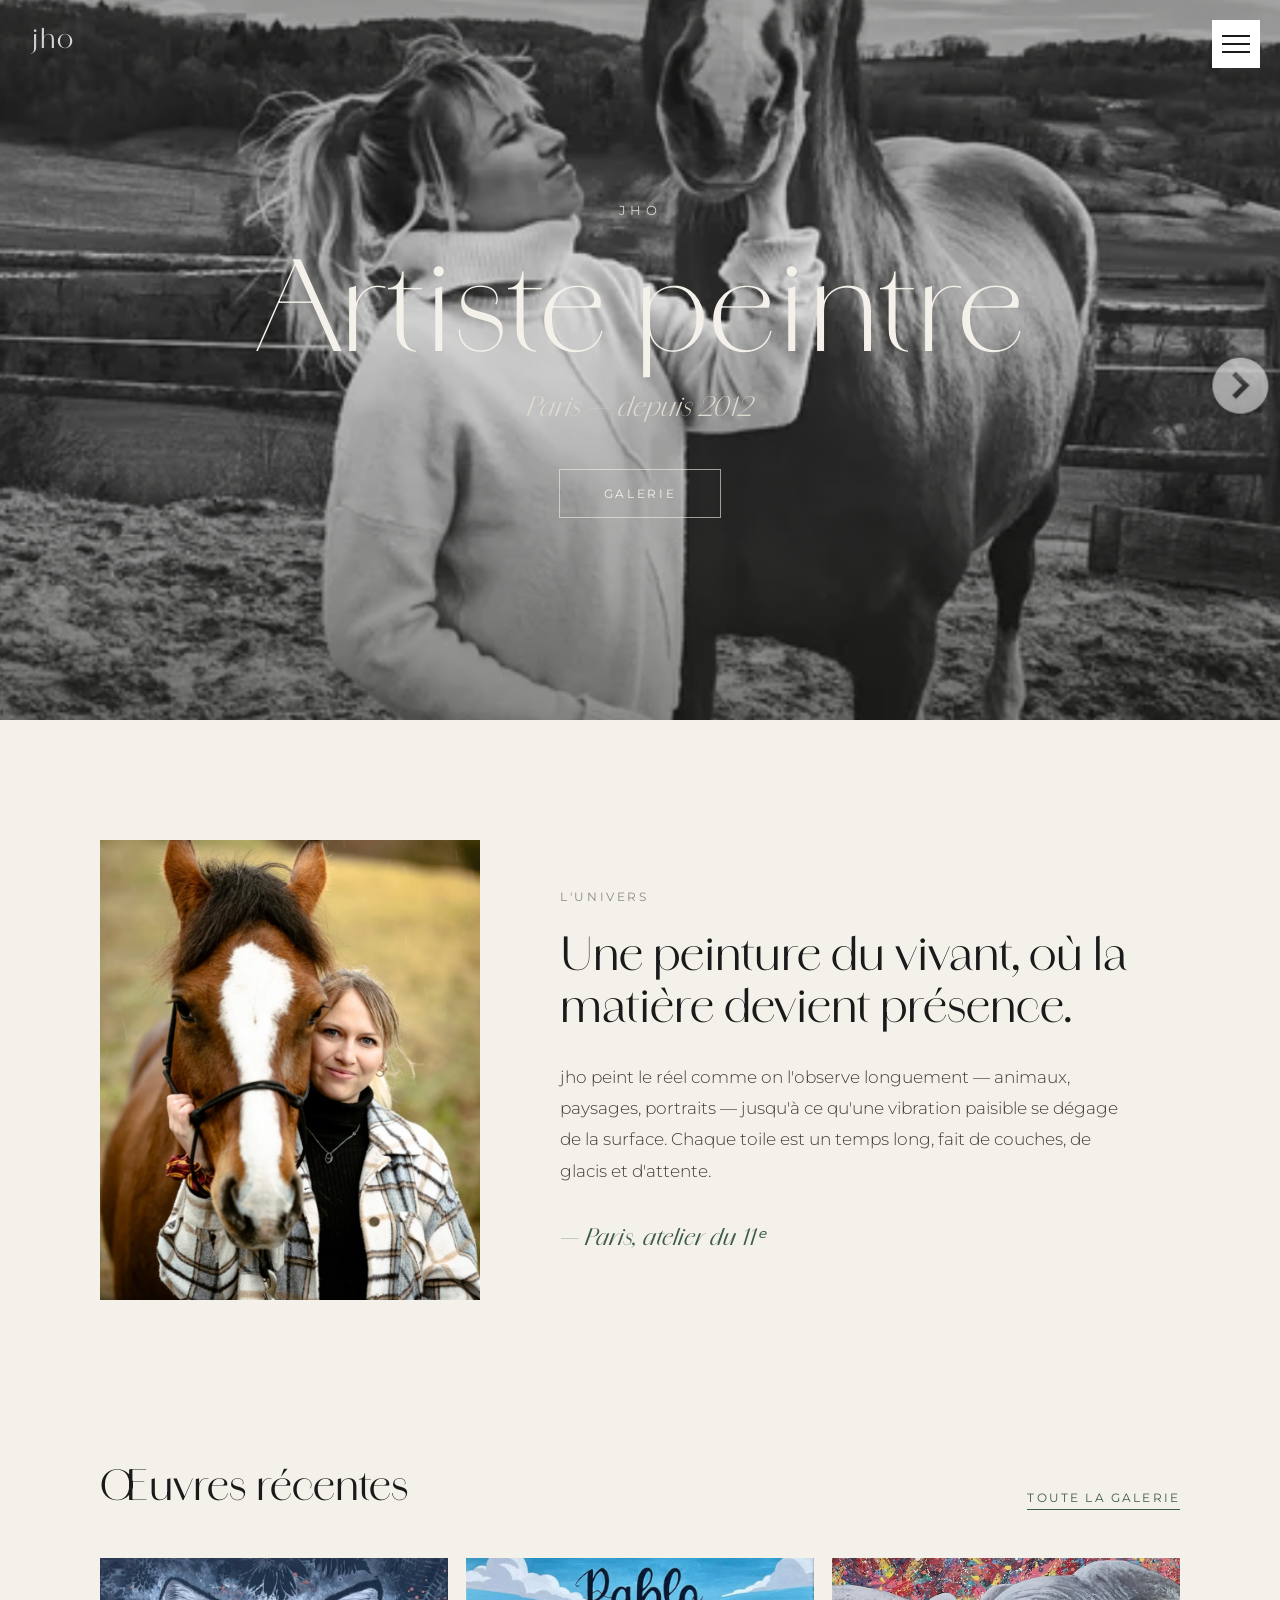
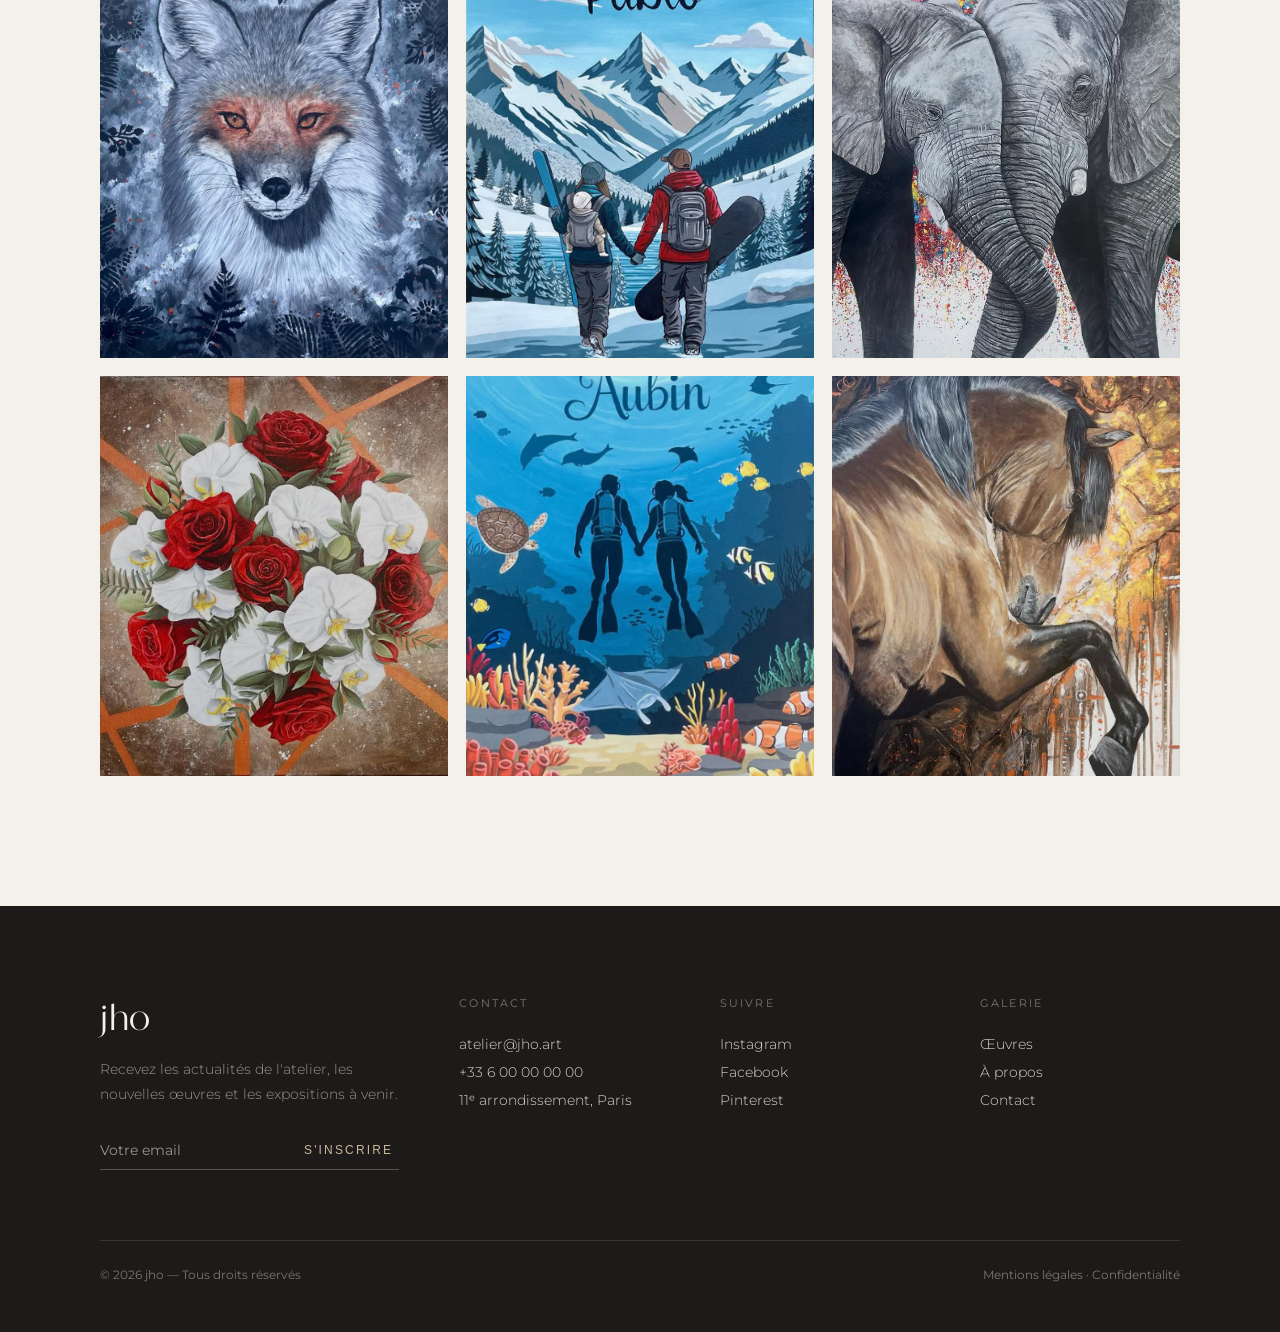
==== index.html @ 5ca0916a "Hero : vidéo 02 en boucle + effet ink-reveal au chargement" ====
<!DOCTYPE html>
<html lang="fr">
<head>
<meta charset="utf-8">
<meta name="viewport" content="width=device-width, initial-scale=1">
<title>jho — Artiste peintre, Paris</title>
<meta name="description" content="Portfolio de jho, artiste peintre parisienne. Œuvres figuratives et travail de la matière depuis 2012.">
<link rel="preconnect" href="https://fonts.googleapis.com">
<link rel="preconnect" href="https://fonts.gstatic.com" crossorigin>
<link href="https://fonts.googleapis.com/css2?family=Cormorant+Garamond:ital,wght@0,300;0,400;0,500;0,600;1,300;1,400&family=Montserrat:wght@300;400;500;600&display=swap" rel="stylesheet">
<link rel="stylesheet" href="assets/css/style.css">
<script src="assets/js/components.js" defer></script>
<script src="assets/js/works.js" defer></script>
</head>
<body>

<jho-header active="accueil"></jho-header>

<section class="hero">
  <video src="assets/img/video-02.mp4" autoplay loop muted playsinline poster="assets/img/hero.png"></video>
  <div class="veil"></div>
  <div class="ink-reveal" aria-hidden="true">
    <svg viewBox="0 0 200 200" preserveAspectRatio="xMidYMid slice">
      <path d="M100,12 C140,8 178,32 188,72 C198,108 178,140 168,158 C156,178 132,192 100,190 C66,188 36,170 22,142 C8,114 6,84 14,56 C24,28 60,16 100,12 Z M44,44 C36,60 34,82 42,100 C50,118 70,128 88,130 C70,148 50,160 32,156 C18,140 14,108 22,82 C28,62 34,52 44,44 Z M150,30 C168,42 178,62 174,84 C170,104 154,118 138,124 C156,118 168,108 174,94 C180,80 178,62 168,46 C162,38 156,32 150,30 Z" />
    </svg>
  </div>
  <div class="content">
    <div class="eyebrow">jho</div>
    <h1>Artiste peintre</h1>
    <div class="sub">Paris — depuis 2012</div>
    <a href="galerie.html" class="cta">Galerie</a>
  </div>
</section>

<section class="intro">
  <div class="portrait">
    <img src="assets/img/jho-cheval.png" alt="jho à l'atelier">
  </div>
  <div>
    <div class="eyebrow-muted">L'univers</div>
    <h2>Une peinture du vivant, où la matière devient présence.</h2>
    <p>jho peint le réel comme on l'observe longuement — animaux, paysages, portraits — jusqu'à ce qu'une vibration paisible se dégage de la surface. Chaque toile est un temps long, fait de couches, de glacis et d'attente.</p>
    <div class="signature">— Paris, atelier du 11ᵉ</div>
  </div>
</section>

<section class="works">
  <div class="works-head">
    <h2>Œuvres récentes</h2>
    <a href="galerie.html" class="link">Toute la galerie</a>
  </div>
  <div class="works-grid" data-grid="featured"></div>
</section>

<jho-footer></jho-footer>

<script>
  document.addEventListener('DOMContentLoaded', function () {
    JHO.renderGrid('[data-grid="featured"]', { featuredOnly: true, size: 'tall' });
  });
</script>
</body>
</html>
---- assets/css/style.css ----
@font-face { font-family:'Amandine'; src:url('../fonts/Amandine-Light.otf') format('opentype'); font-weight:300; font-style:normal; font-display:swap; }
@font-face { font-family:'Amandine'; src:url('../fonts/Amandine-LightItalic.otf') format('opentype'); font-weight:300; font-style:italic; font-display:swap; }
@font-face { font-family:'Amandine'; src:url('../fonts/Amandine-Regular.otf') format('opentype'); font-weight:400; font-style:normal; font-display:swap; }
@font-face { font-family:'Amandine'; src:url('../fonts/Amandine-Italic.otf') format('opentype'); font-weight:400; font-style:italic; font-display:swap; }

:root {
  --bg: #f4f1ea;
  --bg-white: #ffffff;
  --ink: #1a1a1a;
  --ink-soft: #403d37;
  --muted: #8a8a82;
  --muted-2: #6b675f;
  --line: #ece9e2;
  --line-2: #e2ded4;
  --line-3: #d8d3c8;
  --line-4: #cfc9bd;
  --green: #3d5a4c;
  --dark: #1c1b19;
  --dark-soft: #d8d3c8;
  --dark-muted: #9a958b;
  --dark-muted-2: #7a766d;
  --beige-deep: #c9b79c;
  --serif: 'Amandine', 'Cormorant Garamond', serif;
  --sans: 'Montserrat', sans-serif;
}

* { box-sizing: border-box; }
html, body { margin: 0; }
body {
  background: var(--bg);
  color: var(--ink);
  font-family: var(--sans);
  overflow-x: hidden;
}
img { max-width: 100%; display: block; }

/* ===== Header (slide-in, inspired by 21st.dev) ===== */
.brand-mark {
  position: fixed;
  top: 22px;
  left: 32px;
  z-index: 60;
  font-family: var(--serif);
  font-size: 26px;
  font-weight: 500;
  letter-spacing: .04em;
  color: #ffffff;
  text-decoration: none;
  mix-blend-mode: difference;
}
.menu-toggle {
  position: fixed;
  top: 20px;
  right: 20px;
  z-index: 60;
  width: 48px;
  height: 48px;
  background: var(--bg-white);
  border: none;
  padding: 0;
  cursor: pointer;
  display: flex;
  align-items: center;
  justify-content: center;
}
.menu-toggle .bars {
  position: relative;
  width: 28px;
  height: 18px;
}
.menu-toggle .bars span {
  position: absolute;
  left: 0;
  width: 28px;
  height: 2px;
  background: var(--ink);
  transition: transform .35s cubic-bezier(.76,0,.24,1), opacity .25s ease;
}
.menu-toggle .bars span:nth-child(1) { top: 0; }
.menu-toggle .bars span:nth-child(2) { top: 8px; }
.menu-toggle .bars span:nth-child(3) { top: 16px; }
.menu-toggle.active .bars span:nth-child(1) { transform: translateY(8px) rotate(45deg); }
.menu-toggle.active .bars span:nth-child(2) { opacity: 0; }
.menu-toggle.active .bars span:nth-child(3) { transform: translateY(-8px) rotate(-45deg); }

.menu-panel {
  position: fixed;
  top: 0;
  right: 0;
  height: 100dvh;
  width: 100vw;
  max-width: 640px;
  z-index: 40;
  background: var(--bg-white);
  transform: translateX(calc(100% + 100px));
  transition: transform .8s cubic-bezier(.76,0,.24,1);
  will-change: transform;
}
.menu-panel.open { transform: translateX(0); }

.menu-curve {
  position: absolute;
  top: 0;
  left: -99px;
  width: 100px;
  height: 100%;
  fill: var(--bg-white);
  stroke: none;
  pointer-events: none;
}

.menu-inner {
  height: 100%;
  padding-top: 88px;
  display: flex;
  flex-direction: column;
  justify-content: space-between;
}
.menu-content {
  padding: 0 80px;
}
.menu-label {
  color: var(--ink);
  border-bottom: 1px solid rgba(0,0,0,.25);
  text-transform: uppercase;
  font-size: 11px;
  letter-spacing: .22em;
  padding-bottom: 14px;
  margin-bottom: 4px;
}
.menu-nav { display: flex; flex-direction: column; }
.menu-link {
  display: flex;
  align-items: baseline;
  gap: 14px;
  padding: 28px 0;
  border-bottom: 1px solid rgba(0,0,0,.25);
  text-decoration: none;
  color: var(--ink);
  text-transform: uppercase;
  overflow: hidden;
  position: relative;
}
.menu-link .num {
  font-family: var(--serif);
  font-size: 36px;
  font-weight: 300;
  color: var(--ink);
  flex: 0 0 auto;
}
.menu-link .word {
  font-family: var(--serif);
  font-size: 38px;
  font-weight: 300;
  letter-spacing: .02em;
  color: var(--ink);
  display: inline-block;
  transition: transform .5s cubic-bezier(.76,0,.24,1), color .4s ease;
}
.menu-link:hover .word { transform: translateX(16px); color: var(--green); }
.menu-link.active .word { font-style: italic; }

.menu-footer {
  display: flex;
  justify-content: space-between;
  align-items: center;
  padding: 20px 80px 28px;
  font-size: 11px;
  letter-spacing: .22em;
  text-transform: uppercase;
  color: var(--ink);
}
.menu-footer a {
  color: var(--ink);
  text-decoration: none;
  transition: color .3s ease;
}
.menu-footer a:hover { color: var(--green); }

.menu-overlay {
  position: fixed;
  inset: 0;
  z-index: 35;
  background: rgba(20,20,18,.18);
  opacity: 0;
  pointer-events: none;
  transition: opacity .6s ease;
}
.menu-overlay.open { opacity: 1; pointer-events: auto; }

/* ===== Hero ===== */
.hero {
  position: relative;
  width: 100%;
  height: 720px;
  background: repeating-linear-gradient(45deg, #1c1c1a, #1c1c1a 13px, #232321 13px, #232321 26px);
  overflow: hidden;
}
.hero > img,
.hero > video {
  position: absolute; inset: 0;
  width: 100%; height: 100%;
  object-fit: cover;
  z-index: 0;
}
.hero .veil { z-index: 1; }
.hero .content { z-index: 3; }

/* Ink reveal — éclaboussure d'encre qui se résorbe au chargement */
.ink-reveal {
  position: absolute; inset: 0;
  z-index: 2;
  pointer-events: none;
  animation: ink-dissolve 1.8s cubic-bezier(.76, 0, .24, 1) forwards;
}
.ink-reveal svg { width: 100%; height: 100%; display: block; }
.ink-reveal path { fill: #1c1b19; }
@keyframes ink-dissolve {
  0%   { opacity: 1; transform: scale(1); }
  60%  { opacity: 1; transform: scale(1.25); }
  100% { opacity: 0; transform: scale(2.2); }
}
@media (prefers-reduced-motion: reduce) {
  .ink-reveal { display: none; }
}
.hero .placeholder-label {
  position: absolute; left: 50%; top: 50%;
  transform: translate(-50%, -50%);
  font-family: ui-monospace, 'SF Mono', 'Courier New', monospace;
  font-size: 11px; letter-spacing: .22em; text-transform: uppercase;
  color: #5f5a52;
}
.hero .veil {
  position: absolute; inset: 0;
  background: linear-gradient(to bottom, rgba(20,20,18,.30), rgba(20,20,18,.10) 42%, rgba(20,20,18,.48));
}
.hero .content {
  position: absolute; inset: 0;
  display: flex; flex-direction: column;
  align-items: center; justify-content: center;
  text-align: center; color: var(--bg);
  padding: 0 60px;
}
.hero .eyebrow {
  font-size: 13px; letter-spacing: .34em; text-transform: uppercase;
  color: #d8d3c8; margin-bottom: 30px;
}
.hero h1 {
  font-family: var(--serif);
  font-weight: 300;
  font-size: 120px;
  line-height: .96;
  letter-spacing: .01em;
  margin: 0;
}
.hero .sub {
  font-family: var(--serif);
  font-style: italic;
  font-weight: 300;
  font-size: 26px;
  margin-top: 26px;
  color: #e0dbd0;
}
.hero .cta {
  display: inline-block;
  margin-top: 46px;
  padding: 16px 44px;
  border: 1px solid rgba(244, 241, 234, .6);
  color: var(--bg);
  text-decoration: none;
  font-size: 12px;
  letter-spacing: .22em;
  text-transform: uppercase;
  transition: all .4s ease;
}
.hero .cta:hover {
  background: var(--green);
  border-color: var(--green);
}

/* ===== Intro section ===== */
.intro {
  display: grid;
  grid-template-columns: 380px 1fr;
  gap: 80px;
  padding: 120px 100px;
  align-items: center;
}
.intro .portrait {
  position: relative;
  width: 100%;
  height: 460px;
  background: repeating-linear-gradient(45deg, #e7e3da, #e7e3da 11px, #efece4 11px, #efece4 22px);
  overflow: hidden;
}
.intro .portrait img,
.about-intro .portrait img {
  position: absolute; inset: 0;
  width: 100%; height: 100%;
  object-fit: cover;
}
.intro .portrait .placeholder-label {
  position: absolute; left: 50%; top: 50%;
  transform: translate(-50%, -50%);
  font-family: ui-monospace, 'SF Mono', 'Courier New', monospace;
  font-size: 10px; letter-spacing: .2em; text-transform: uppercase;
  color: #a8a399;
}
.eyebrow-muted {
  font-size: 12px;
  letter-spacing: .22em;
  text-transform: uppercase;
  color: var(--muted);
  margin-bottom: 24px;
}
.intro h2 {
  font-family: var(--serif);
  font-weight: 400;
  font-size: 44px;
  line-height: 1.18;
  margin: 0 0 30px;
  max-width: 620px;
}
.intro p {
  font-weight: 300;
  font-size: 17px;
  line-height: 1.85;
  color: var(--ink-soft);
  max-width: 560px;
  margin: 0;
}
.intro .signature {
  margin-top: 36px;
  font-family: var(--serif);
  font-style: italic;
  font-size: 22px;
  color: var(--green);
}

/* ===== Works grid ===== */
.works {
  padding: 40px 100px 130px;
}
.works.alone {
  padding: 0 100px 130px;
}
.works-head {
  display: flex;
  align-items: flex-end;
  justify-content: space-between;
  margin-bottom: 48px;
}
.works-head h2 {
  font-family: var(--serif);
  font-weight: 400;
  font-size: 40px;
  margin: 0;
}
.works-head .link,
.link-underline {
  font-size: 12px;
  letter-spacing: .18em;
  text-transform: uppercase;
  color: var(--green);
  text-decoration: none;
  border-bottom: 1px solid var(--green);
  padding-bottom: 4px;
}
.works-grid {
  display: grid;
  grid-template-columns: repeat(3, 1fr);
  gap: 18px;
}
.work-card {
  position: relative;
  height: 380px;
  cursor: pointer;
  text-decoration: none;
  display: block;
  color: inherit;
  overflow: hidden;
}
.work-card.tall { height: 400px; }
.work-card.short { height: 360px; }
.work-card img {
  position: absolute; inset: 0;
  width: 100%; height: 100%;
  object-fit: cover;
  z-index: 1;
  transition: transform .8s ease;
}
.work-card:hover img { transform: scale(1.04); }
.work-card .size {
  position: absolute; left: 50%; top: 50%;
  transform: translate(-50%, -50%);
  font-family: ui-monospace, 'SF Mono', 'Courier New', monospace;
  font-size: 10px; letter-spacing: .18em; text-transform: uppercase;
  z-index: 0;
}
.work-card .overlay {
  position: absolute; inset: 0;
  z-index: 2;
  display: flex; flex-direction: column; justify-content: flex-end;
  padding: 26px;
  background: linear-gradient(to top, rgba(20,20,18,.62), transparent 60%);
  color: var(--bg);
  opacity: 0;
  transition: opacity .5s ease;
}
.work-card.short .overlay { padding: 24px; }
.work-card:hover .overlay { opacity: 1; }
.work-card .overlay .title {
  font-family: var(--serif);
  font-size: 26px;
}
.work-card.short .overlay .title { font-size: 24px; }
.work-card .overlay .meta {
  font-size: 12px;
  letter-spacing: .1em;
  color: var(--dark-soft);
  margin-top: 6px;
}

/* Tile background variants */
.tile-dark   { background: repeating-linear-gradient(45deg, #1f1f1d, #1f1f1d 12px, #262624 12px, #262624 24px); }
.tile-light  { background: repeating-linear-gradient(45deg, #dedacf, #dedacf 12px, #e7e3d9 12px, #e7e3d9 24px); }
.tile-mid    { background: repeating-linear-gradient(45deg, #d6d2c7, #d6d2c7 12px, #e0dcd2 12px, #e0dcd2 24px); }
.tile-dark .size  { color: #6f6a61; }
.tile-light .size { color: #a8a399; }
.tile-mid .size   { color: #a8a399; }

/* ===== Page title ===== */
.page-head {
  padding: 96px 100px 48px;
}
.page-head h1 {
  font-family: var(--serif);
  font-weight: 300;
  font-size: 72px;
  line-height: 1;
  margin: 0;
}
.page-head p {
  font-weight: 300;
  font-size: 17px;
  line-height: 1.8;
  color: var(--ink-soft);
  max-width: 560px;
  margin: 26px 0 0;
}

/* ===== About page ===== */
.about-intro {
  display: grid;
  grid-template-columns: 1fr 440px;
  gap: 90px;
  padding: 110px 100px;
  align-items: start;
}
.about-intro h1 {
  font-family: var(--serif);
  font-weight: 300;
  font-size: 60px;
  line-height: 1.05;
  margin: 0 0 36px;
}
.about-intro p {
  font-weight: 300;
  font-size: 17px;
  line-height: 1.9;
  color: var(--ink-soft);
  max-width: 600px;
  margin: 0 0 24px;
}
.about-intro p:last-of-type { margin-bottom: 0; }
.about-intro .quote {
  margin-top: 40px;
  font-family: var(--serif);
  font-style: italic;
  font-size: 23px;
  color: var(--green);
}
.about-intro .portrait {
  position: relative;
  width: 100%;
  height: 560px;
  background: repeating-linear-gradient(45deg, #e7e3da, #e7e3da 11px, #efece4 11px, #efece4 22px);
  overflow: hidden;
}
.about-intro .portrait .placeholder-label {
  position: absolute; left: 50%; top: 50%;
  transform: translate(-50%, -50%);
  font-family: ui-monospace, 'SF Mono', 'Courier New', monospace;
  font-size: 10px; letter-spacing: .2em; text-transform: uppercase;
  color: #a8a399;
}

.milestones {
  padding: 0 100px 120px;
}
.milestones-grid {
  border-top: 1px solid var(--line-2);
  padding-top: 60px;
  display: grid;
  grid-template-columns: repeat(3, 1fr);
  gap: 50px;
}
.milestone .year {
  font-family: var(--serif);
  font-size: 34px;
  color: var(--green);
  margin-bottom: 14px;
}
.milestone .title {
  font-size: 15px;
  font-weight: 500;
  margin-bottom: 8px;
}
.milestone .text {
  font-weight: 300;
  font-size: 14px;
  line-height: 1.7;
  color: var(--muted-2);
}

/* ===== Contact ===== */
.contact {
  display: grid;
  grid-template-columns: 1fr 1fr;
  gap: 90px;
  padding: 110px 100px 120px;
  align-items: start;
}
.contact h1 {
  font-family: var(--serif);
  font-weight: 300;
  font-size: 60px;
  line-height: 1.05;
  margin: 0 0 30px;
}
.contact .lead {
  font-weight: 300;
  font-size: 17px;
  line-height: 1.9;
  color: var(--ink-soft);
  max-width: 480px;
  margin: 0 0 50px;
}
.contact-info {
  display: grid;
  gap: 32px;
}
.contact-info .label {
  font-size: 11px;
  letter-spacing: .2em;
  text-transform: uppercase;
  color: var(--muted);
  margin-bottom: 8px;
}
.contact-info .value {
  font-family: var(--serif);
  font-size: 24px;
}

.contact-form {
  background: var(--bg-white);
  border: 1px solid var(--line);
  padding: 48px;
}
.contact-form .field { display: block; }
.contact-form .fields { display: grid; gap: 28px; }
.contact-form label {
  display: block;
  font-size: 11px;
  letter-spacing: .18em;
  text-transform: uppercase;
  color: var(--muted);
  margin-bottom: 10px;
}
.contact-form input,
.contact-form textarea {
  width: 100%;
  background: transparent;
  border: none;
  border-bottom: 1px solid var(--line-3);
  outline: none;
  font-family: var(--sans);
  font-size: 15px;
  color: var(--ink);
  padding: 8px 0;
}
.contact-form textarea { resize: vertical; }
.contact-form button {
  margin-top: 8px;
  padding: 15px 28px;
  background: var(--dark);
  color: var(--bg);
  border: none;
  font-size: 12px;
  letter-spacing: .2em;
  text-transform: uppercase;
  cursor: pointer;
  transition: background .3s ease;
}
.contact-form button:hover { background: var(--green); }

/* ===== Œuvre détail ===== */
.breadcrumb {
  padding: 34px 100px 0;
  font-size: 12px;
  letter-spacing: .06em;
  color: var(--muted);
}
.breadcrumb a { color: var(--muted); text-decoration: none; }
.breadcrumb .sep { margin: 0 10px; }
.breadcrumb .current { color: var(--ink); }

.work-detail {
  display: grid;
  grid-template-columns: 1.25fr 1fr;
  gap: 70px;
  padding: 40px 100px 110px;
  align-items: start;
}
.work-visual {
  position: relative;
  width: 100%;
  height: 680px;
  background: #1c1b19;
}
.work-visual.placeholder {
  background: repeating-linear-gradient(45deg, #1f1f1d, #1f1f1d 13px, #262624 13px, #262624 26px);
}
.work-visual img {
  position: absolute; inset: 0;
  width: 100%; height: 100%;
  object-fit: contain;
}
.work-visual .placeholder-label {
  position: absolute; left: 50%; top: 50%;
  transform: translate(-50%, -50%);
  font-family: ui-monospace, 'SF Mono', 'Courier New', monospace;
  font-size: 11px; letter-spacing: .2em; text-transform: uppercase;
  color: #6f6a61;
}
.work-info { position: sticky; top: 110px; }
.work-info h1 {
  font-family: var(--serif);
  font-weight: 300;
  font-size: 58px;
  line-height: 1.02;
  margin: 0 0 28px;
}
.work-info .lead {
  font-weight: 300;
  font-size: 16px;
  line-height: 1.9;
  color: var(--ink-soft);
  margin: 0 0 36px;
}
.specs {
  border-top: 1px solid var(--line-2);
  border-bottom: 1px solid var(--line-2);
  padding: 8px 0;
  margin-bottom: 36px;
}
.spec-row {
  display: flex;
  justify-content: space-between;
  padding: 14px 0;
  border-bottom: 1px solid var(--line);
  font-size: 14px;
}
.spec-row:last-child { border-bottom: none; }
.spec-row .k { color: var(--muted); letter-spacing: .04em; }
.spec-row .v { color: var(--ink); font-weight: 400; }
.price {
  display: flex;
  align-items: baseline;
  justify-content: space-between;
  margin-bottom: 28px;
}
.price .label {
  font-size: 12px;
  letter-spacing: .18em;
  text-transform: uppercase;
  color: var(--muted);
}
.price .value {
  font-family: var(--serif);
  font-size: 34px;
}
.btn-solid {
  display: block;
  text-align: center;
  padding: 17px 28px;
  background: var(--dark);
  color: var(--bg);
  text-decoration: none;
  font-size: 12px;
  letter-spacing: .2em;
  text-transform: uppercase;
  transition: background .3s ease;
}
.btn-solid:hover { background: var(--green); }
.btn-outline {
  display: block;
  text-align: center;
  margin-top: 14px;
  padding: 17px 28px;
  border: 1px solid var(--line-4);
  color: var(--ink);
  text-decoration: none;
  font-size: 12px;
  letter-spacing: .2em;
  text-transform: uppercase;
  transition: all .3s ease;
}
.btn-outline:hover { border-color: var(--ink); }

.related-works {
  padding: 0 100px 130px;
}
.related-head {
  display: flex;
  align-items: flex-end;
  justify-content: space-between;
  margin-bottom: 42px;
}
.related-head h2 {
  font-family: var(--serif);
  font-weight: 400;
  font-size: 36px;
  margin: 0;
}

/* ===== Footer ===== */
jho-header { display: contents; }
jho-footer {
  display: block;
  background: var(--dark);
  color: var(--dark-soft);
  padding: 90px 100px 50px;
}
jho-footer .lines a { color: inherit; text-decoration: none; transition: color .3s ease; }
jho-footer .lines a:hover { color: var(--bg); }
.footer-grid {
  display: grid;
  grid-template-columns: 1.4fr 1fr 1fr 1fr;
  gap: 60px;
}
.footer-brand .logo {
  font-family: var(--serif);
  font-size: 34px;
  color: var(--bg);
  margin-bottom: 18px;
}
.footer-brand p {
  font-weight: 300;
  font-size: 14px;
  line-height: 1.8;
  color: var(--dark-muted);
  max-width: 300px;
  margin: 0;
}
.footer-newsletter {
  display: flex;
  margin-top: 24px;
  border-bottom: 1px solid rgba(216, 211, 200, .3);
  max-width: 320px;
}
.footer-newsletter input {
  flex: 1;
  background: transparent;
  border: none;
  outline: none;
  color: var(--bg);
  font-family: var(--sans);
  font-size: 14px;
  padding: 10px 0;
}
.footer-newsletter input::placeholder { color: var(--dark-muted); }
.footer-newsletter button {
  background: transparent;
  border: none;
  color: var(--beige-deep);
  font-size: 12px;
  letter-spacing: .18em;
  text-transform: uppercase;
  cursor: pointer;
}
.footer-col .heading {
  font-size: 11px;
  letter-spacing: .2em;
  text-transform: uppercase;
  color: var(--dark-muted-2);
  margin-bottom: 20px;
}
.footer-col .lines {
  font-size: 14px;
  line-height: 2;
  font-weight: 300;
}
.footer-bottom {
  display: flex;
  justify-content: space-between;
  margin-top: 70px;
  padding-top: 26px;
  border-top: 1px solid rgba(216, 211, 200, .14);
  font-size: 12px;
  color: var(--dark-muted-2);
}

/* ===== Responsive ===== */
@media (max-width: 1024px) {
  .brand-mark { top: 18px; left: 24px; font-size: 22px; }
  .menu-toggle { top: 16px; right: 16px; }
  .menu-content { padding: 0 48px; }
  .menu-footer { padding: 20px 48px 24px; }
  .hero { height: 560px; }
  .hero h1 { font-size: 84px; }
  .intro,
  .about-intro,
  .contact,
  .work-detail {
    grid-template-columns: 1fr;
    gap: 48px;
    padding: 80px 40px;
  }
  .about-intro .portrait,
  .work-info { position: static; }
  .works, .works.alone, .milestones, .related-works { padding-left: 40px; padding-right: 40px; }
  .page-head { padding: 64px 40px 32px; }
  .breadcrumb { padding-left: 40px; padding-right: 40px; }
  .works-grid { grid-template-columns: repeat(2, 1fr); }
  .milestones-grid { grid-template-columns: 1fr; gap: 32px; }
  jho-footer { padding: 64px 40px 36px; }
  .footer-grid { grid-template-columns: 1fr 1fr; gap: 40px; }
}

@media (max-width: 640px) {
  .brand-mark { top: 16px; left: 18px; font-size: 20px; }
  .menu-toggle { top: 12px; right: 12px; width: 44px; height: 44px; }
  .menu-inner { padding-top: 70px; }
  .menu-content { padding: 0 28px; }
  .menu-footer { padding: 16px 28px 20px; font-size: 10px; }
  .menu-link { padding: 22px 0; }
  .menu-link .num, .menu-link .word { font-size: 28px; }
  .hero { height: 460px; }
  .hero h1 { font-size: 52px; }
  .hero .sub { font-size: 18px; }
  .page-head h1, .about-intro h1, .contact h1 { font-size: 42px; }
  .intro h2 { font-size: 30px; }
  .works-grid { grid-template-columns: 1fr; }
  .work-card, .work-card.tall, .work-card.short { height: 300px; }
  .work-visual { height: 420px; }
  .work-info h1 { font-size: 42px; }
  .footer-grid { grid-template-columns: 1fr; }
  .footer-bottom { flex-direction: column; gap: 12px; }
  .intro, .about-intro, .contact, .work-detail,
  .works, .works.alone, .milestones, .related-works,
  .page-head, .breadcrumb, jho-footer {
    padding-left: 20px; padding-right: 20px;
  }
  .contact-form { padding: 32px 24px; }
}
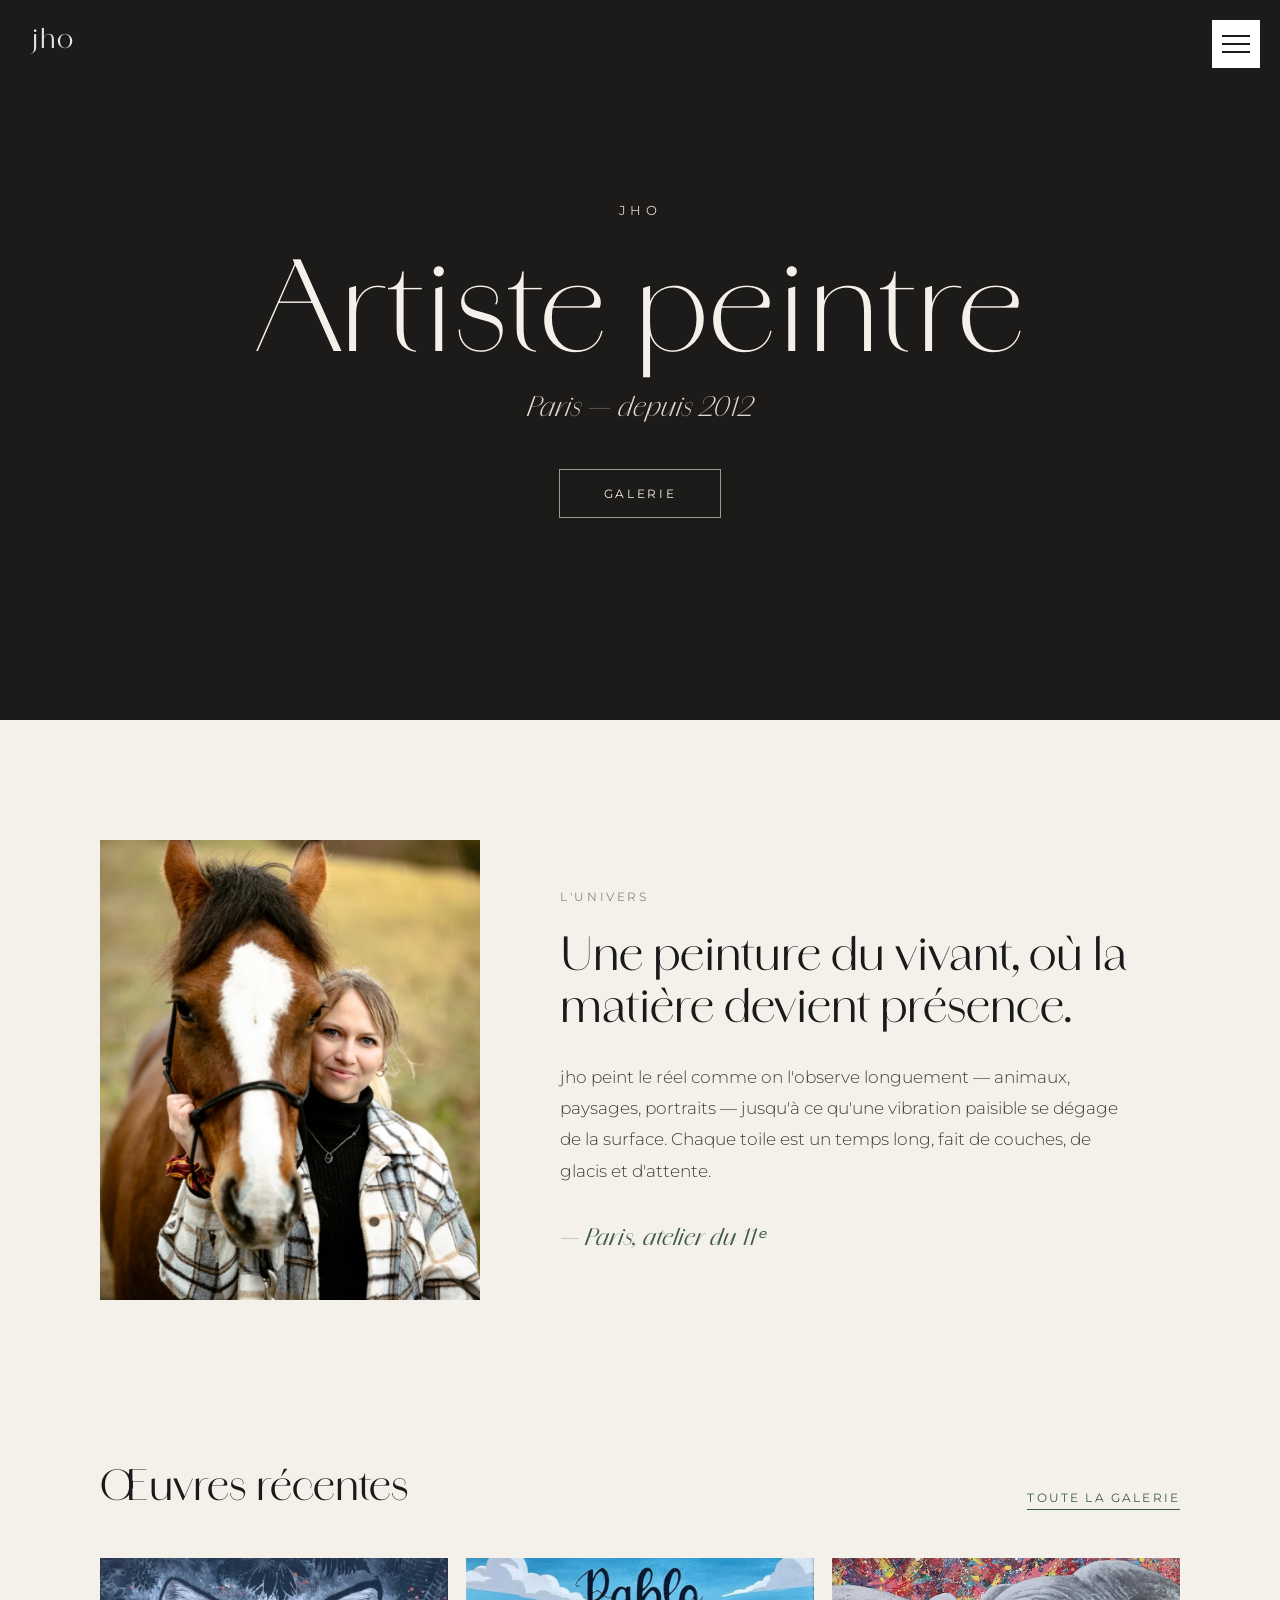
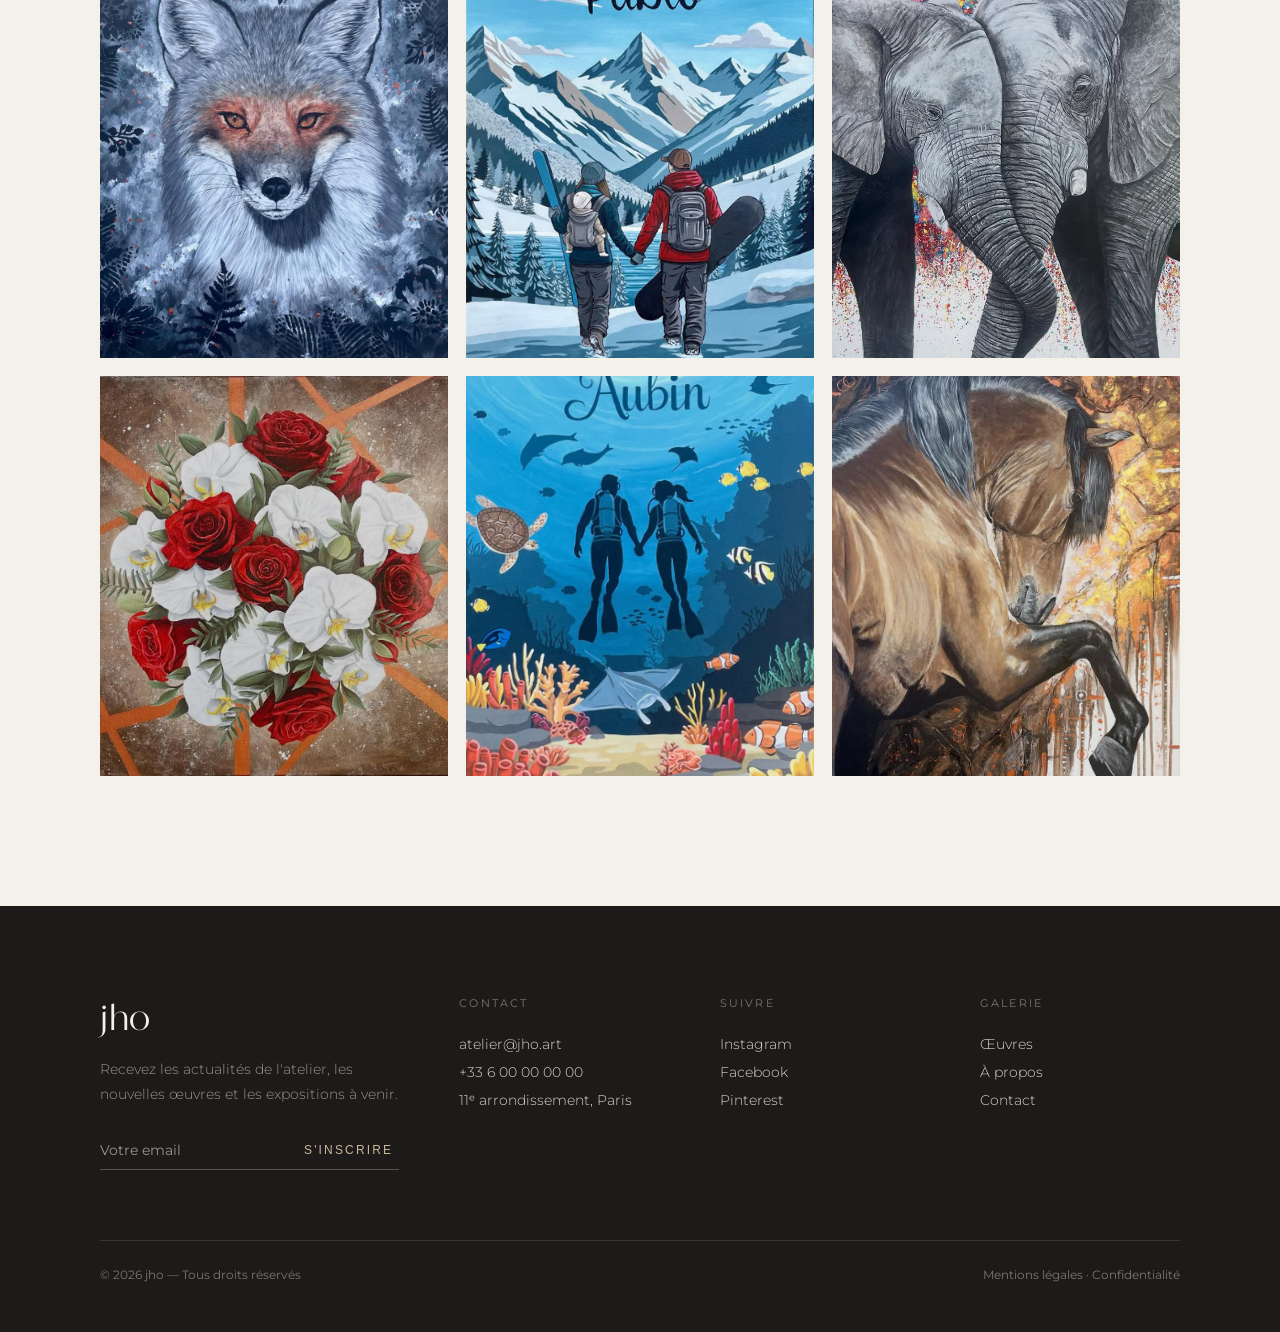
==== commit c709addb: "Hero : ink-reveal (vrai composant 21st.dev porté en vanilla)" ====
--- a/index.html
+++ b/index.html
@@ -11,6 +11,7 @@
 <link rel="stylesheet" href="assets/css/style.css">
 <script src="assets/js/components.js" defer></script>
 <script src="assets/js/works.js" defer></script>
+<script src="assets/js/ink-reveal.js" defer></script>
 </head>
 <body>
 
@@ -19,11 +20,7 @@
 <section class="hero">
   <video src="assets/img/video-02.mp4" autoplay loop muted playsinline poster="assets/img/hero.png"></video>
   <div class="veil"></div>
-  <div class="ink-reveal" aria-hidden="true">
-    <svg viewBox="0 0 200 200" preserveAspectRatio="xMidYMid slice">
-      <path d="M100,12 C140,8 178,32 188,72 C198,108 178,140 168,158 C156,178 132,192 100,190 C66,188 36,170 22,142 C8,114 6,84 14,56 C24,28 60,16 100,12 Z M44,44 C36,60 34,82 42,100 C50,118 70,128 88,130 C70,148 50,160 32,156 C18,140 14,108 22,82 C28,62 34,52 44,44 Z M150,30 C168,42 178,62 174,84 C170,104 154,118 138,124 C156,118 168,108 174,94 C180,80 178,62 168,46 C162,38 156,32 150,30 Z" />
-    </svg>
-  </div>
+  <canvas class="ink-reveal-canvas" aria-hidden="true"></canvas>
   <div class="content">
     <div class="eyebrow">jho</div>
     <h1>Artiste peintre</h1>
@@ -57,6 +54,10 @@
 <script>
   document.addEventListener('DOMContentLoaded', function () {
     JHO.renderGrid('[data-grid="featured"]', { featuredOnly: true, size: 'tall' });
+    JHO.initInkReveal(document.querySelector('.ink-reveal-canvas'), {
+      maskColor: [28, 27, 25], // #1c1b19 — toile sombre, accord avec le footer
+      brushSize: 160,
+    });
   });
 </script>
 </body>
--- a/assets/css/style.css
+++ b/assets/css/style.css
@@ -206,22 +206,18 @@
 .hero .veil { z-index: 1; }
 .hero .content { z-index: 3; }
 
-/* Ink reveal — éclaboussure d'encre qui se résorbe au chargement */
-.ink-reveal {
+/* Ink reveal — masque "toile" que la souris essuie pour révéler la vidéo */
+.ink-reveal-canvas {
   position: absolute; inset: 0;
   z-index: 2;
-  pointer-events: none;
-  animation: ink-dissolve 1.8s cubic-bezier(.76, 0, .24, 1) forwards;
-}
-.ink-reveal svg { width: 100%; height: 100%; display: block; }
-.ink-reveal path { fill: #1c1b19; }
-@keyframes ink-dissolve {
-  0%   { opacity: 1; transform: scale(1); }
-  60%  { opacity: 1; transform: scale(1.25); }
-  100% { opacity: 0; transform: scale(2.2); }
-}
-@media (prefers-reduced-motion: reduce) {
-  .ink-reveal { display: none; }
+  cursor: none;
+  display: block;
+}
+.hero .content { pointer-events: none; }
+.hero .content .cta { pointer-events: auto; }
+@media (hover: none), (prefers-reduced-motion: reduce) {
+  .ink-reveal-canvas { display: none; }
+  .hero .content { pointer-events: auto; }
 }
 .hero .placeholder-label {
   position: absolute; left: 50%; top: 50%;
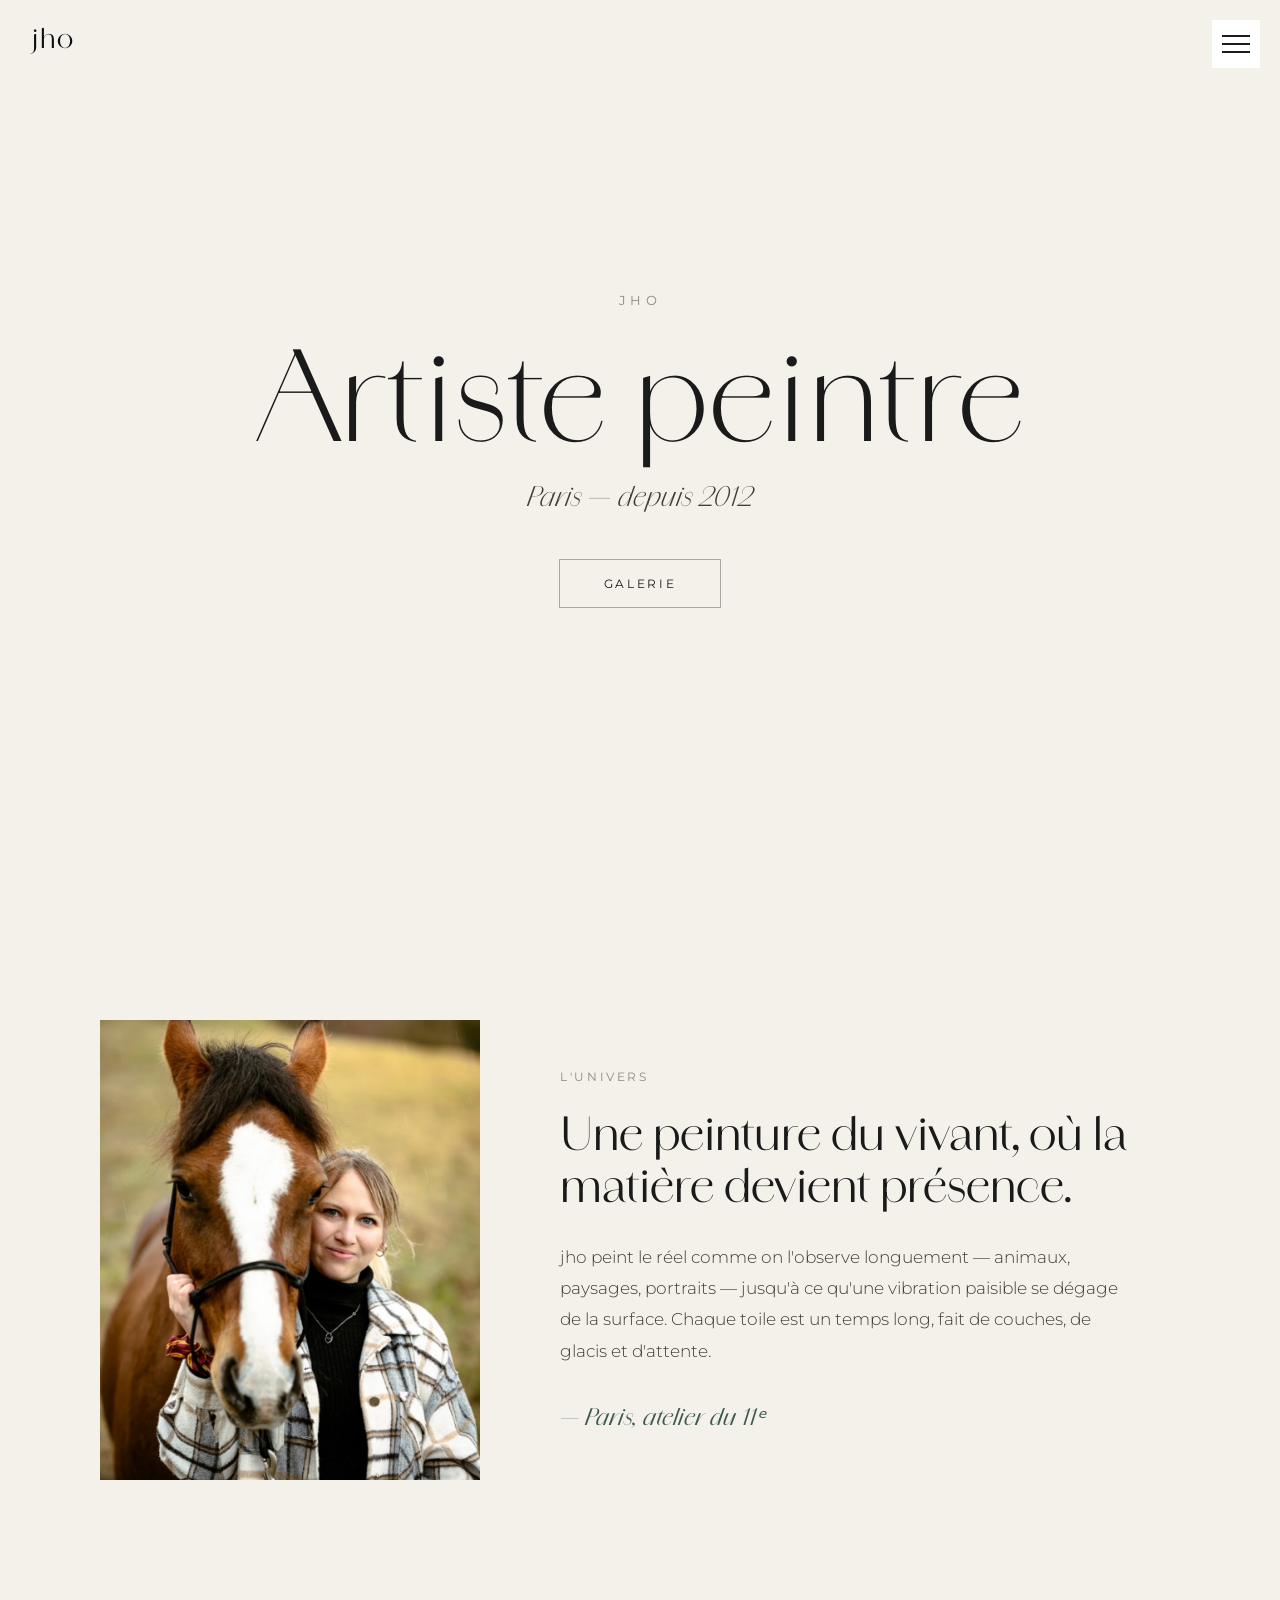
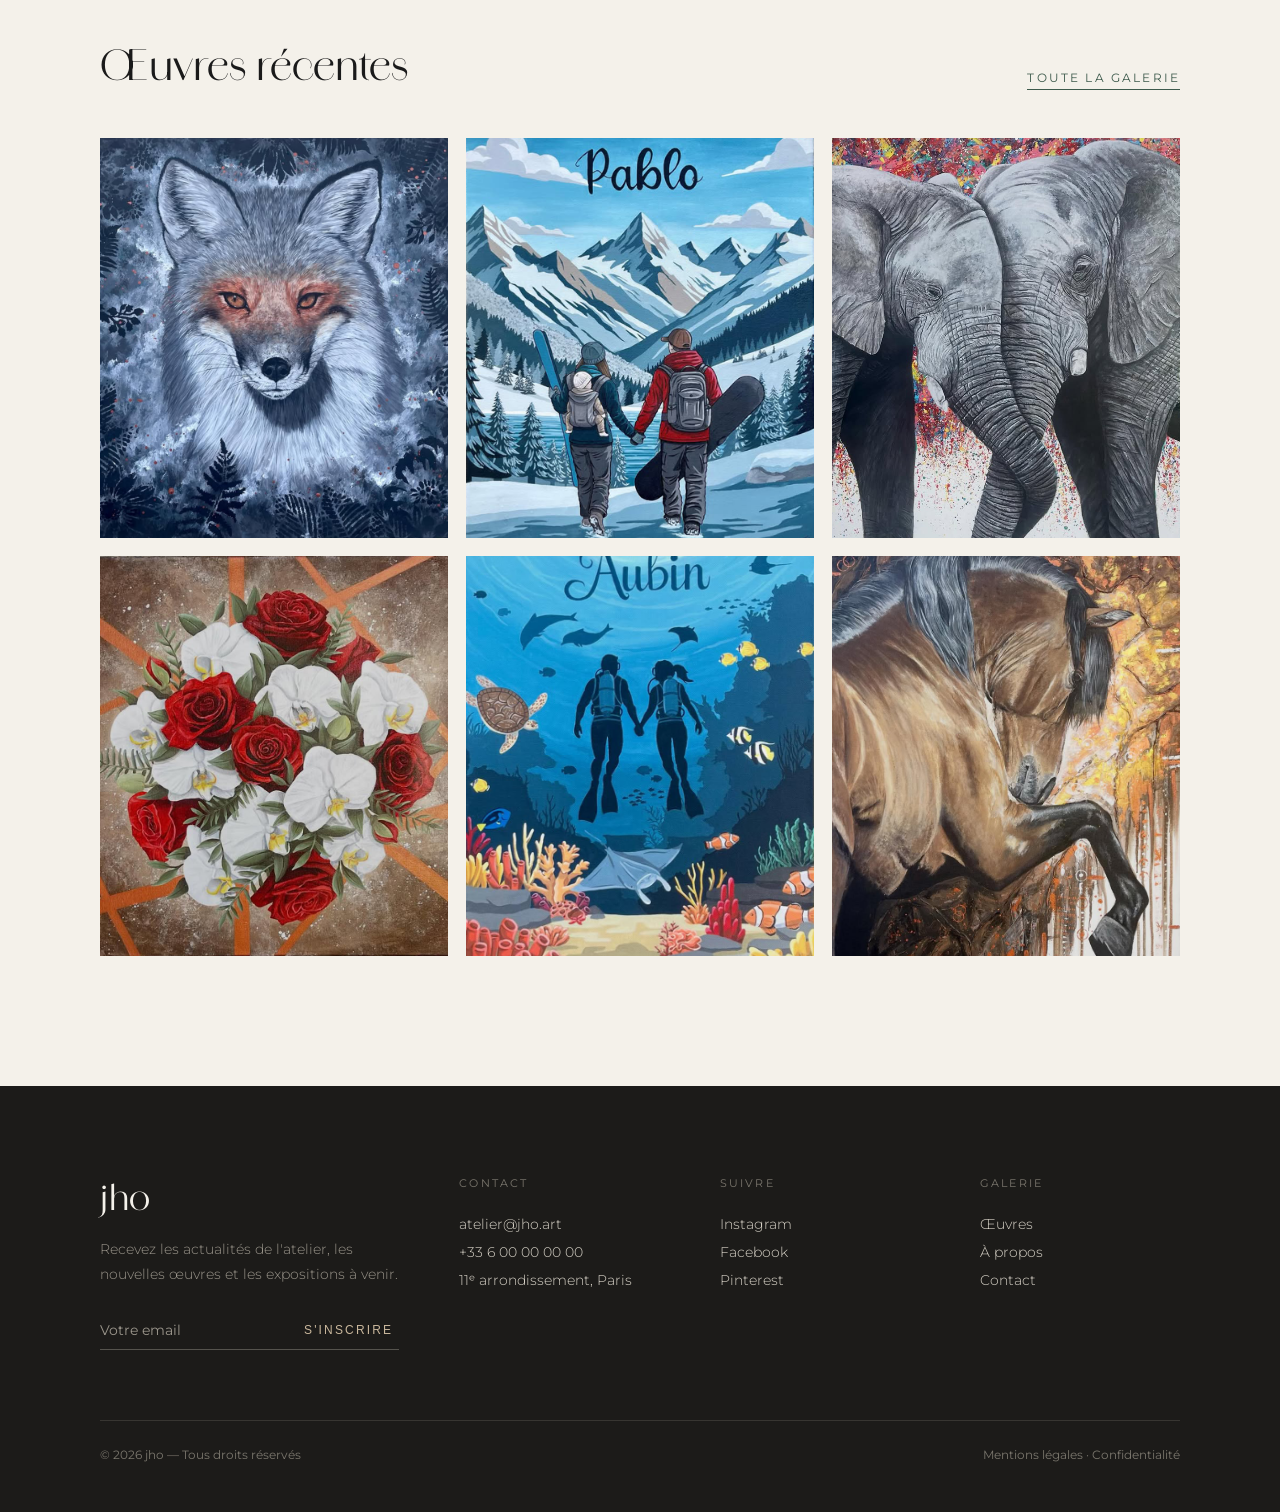
==== commit 00114b2d: "Hero full-screen, masque cream, dégradé vers la home" ====
--- a/index.html
+++ b/index.html
@@ -18,7 +18,7 @@
 <jho-header active="accueil"></jho-header>
 
 <section class="hero">
-  <video src="assets/img/video-02.mp4" autoplay loop muted playsinline poster="assets/img/hero.png"></video>
+  <video src="assets/img/video-01.mp4" autoplay loop muted playsinline poster="assets/img/hero.png"></video>
   <div class="veil"></div>
   <canvas class="ink-reveal-canvas" aria-hidden="true"></canvas>
   <div class="content">
@@ -55,8 +55,10 @@
   document.addEventListener('DOMContentLoaded', function () {
     JHO.renderGrid('[data-grid="featured"]', { featuredOnly: true, size: 'tall' });
     JHO.initInkReveal(document.querySelector('.ink-reveal-canvas'), {
-      maskColor: [28, 27, 25], // #1c1b19 — toile sombre, accord avec le footer
-      brushSize: 160,
+      maskColor: [244, 241, 234], // #f4f1ea — cream, raccord avec le fond de page
+      brushSize: 160, // ← taille max du pinceau en pixels (rayon du tracé)
+      lifetime: 8000, // ← durée (ms) avant que la trace d'encre se résorbe
+      maxStamps: 16000, // ← longueur max du tracé (au-delà, le bout se "mange")
     });
   });
 </script>
--- a/assets/css/style.css
+++ b/assets/css/style.css
@@ -192,8 +192,9 @@
 .hero {
   position: relative;
   width: 100%;
-  height: 720px;
-  background: repeating-linear-gradient(45deg, #1c1c1a, #1c1c1a 13px, #232321 13px, #232321 26px);
+  height: 100vh;
+  height: 100dvh;
+  background: #f4f1ea;
   overflow: hidden;
 }
 .hero > img,
@@ -228,18 +229,22 @@
 }
 .hero .veil {
   position: absolute; inset: 0;
-  background: linear-gradient(to bottom, rgba(20,20,18,.30), rgba(20,20,18,.10) 42%, rgba(20,20,18,.48));
+  background: linear-gradient(to bottom,
+    rgba(255, 255, 255, 0) 0%,
+    rgba(244, 241, 234, 0) 55%,
+    rgba(244, 241, 234, 0.55) 82%,
+    #f4f1ea 100%);
 }
 .hero .content {
   position: absolute; inset: 0;
   display: flex; flex-direction: column;
   align-items: center; justify-content: center;
-  text-align: center; color: var(--bg);
+  text-align: center; color: var(--ink);
   padding: 0 60px;
 }
 .hero .eyebrow {
   font-size: 13px; letter-spacing: .34em; text-transform: uppercase;
-  color: #d8d3c8; margin-bottom: 30px;
+  color: var(--muted); margin-bottom: 30px;
 }
 .hero h1 {
   font-family: var(--serif);
@@ -255,14 +260,14 @@
   font-weight: 300;
   font-size: 26px;
   margin-top: 26px;
-  color: #e0dbd0;
+  color: var(--ink-soft);
 }
 .hero .cta {
   display: inline-block;
   margin-top: 46px;
   padding: 16px 44px;
-  border: 1px solid rgba(244, 241, 234, .6);
-  color: var(--bg);
+  border: 1px solid rgba(26, 26, 26, .35);
+  color: var(--ink);
   text-decoration: none;
   font-size: 12px;
   letter-spacing: .22em;
@@ -272,6 +277,7 @@
 .hero .cta:hover {
   background: var(--green);
   border-color: var(--green);
+  color: var(--bg);
 }
 
 /* ===== Intro section ===== */
@@ -813,7 +819,7 @@
   .menu-toggle { top: 16px; right: 16px; }
   .menu-content { padding: 0 48px; }
   .menu-footer { padding: 20px 48px 24px; }
-  .hero { height: 560px; }
+  /* hero reste 100dvh (défini plus haut) */
   .hero h1 { font-size: 84px; }
   .intro,
   .about-intro,
@@ -842,7 +848,6 @@
   .menu-footer { padding: 16px 28px 20px; font-size: 10px; }
   .menu-link { padding: 22px 0; }
   .menu-link .num, .menu-link .word { font-size: 28px; }
-  .hero { height: 460px; }
   .hero h1 { font-size: 52px; }
   .hero .sub { font-size: 18px; }
   .page-head h1, .about-intro h1, .contact h1 { font-size: 42px; }
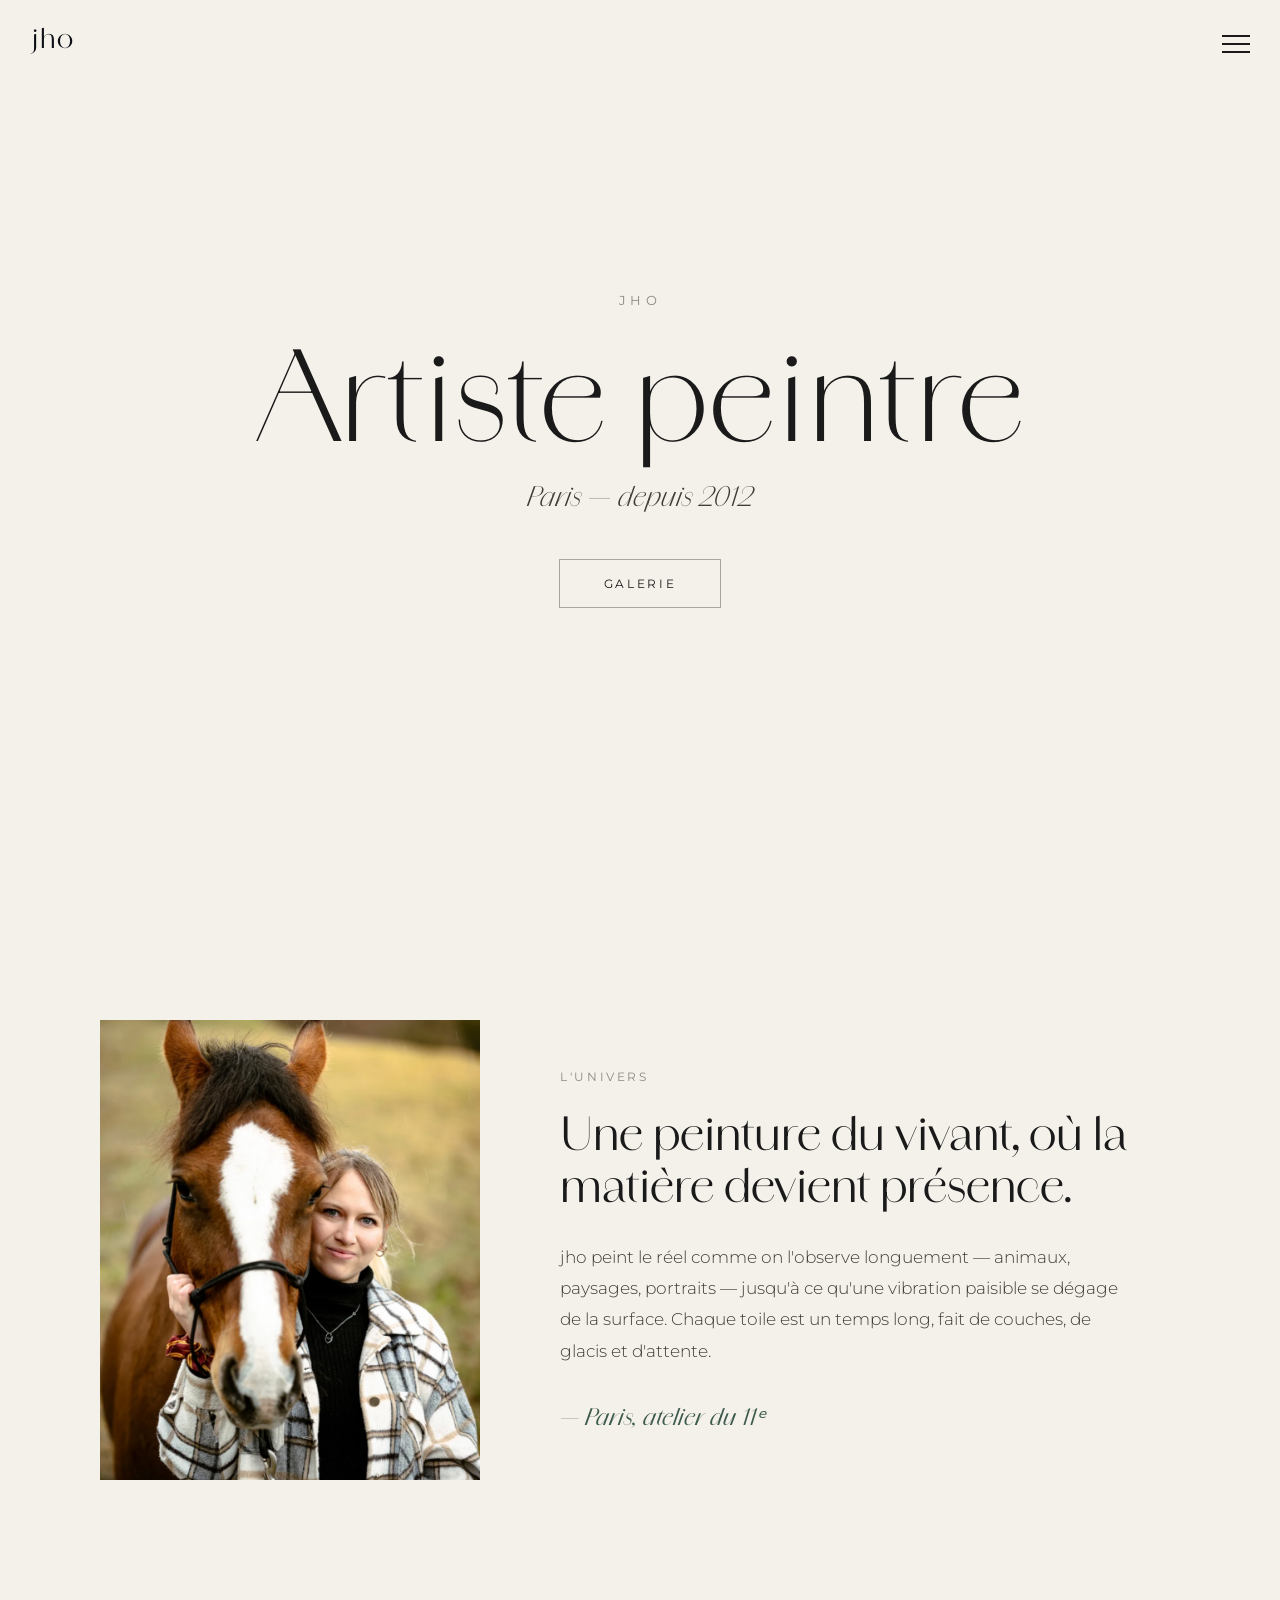
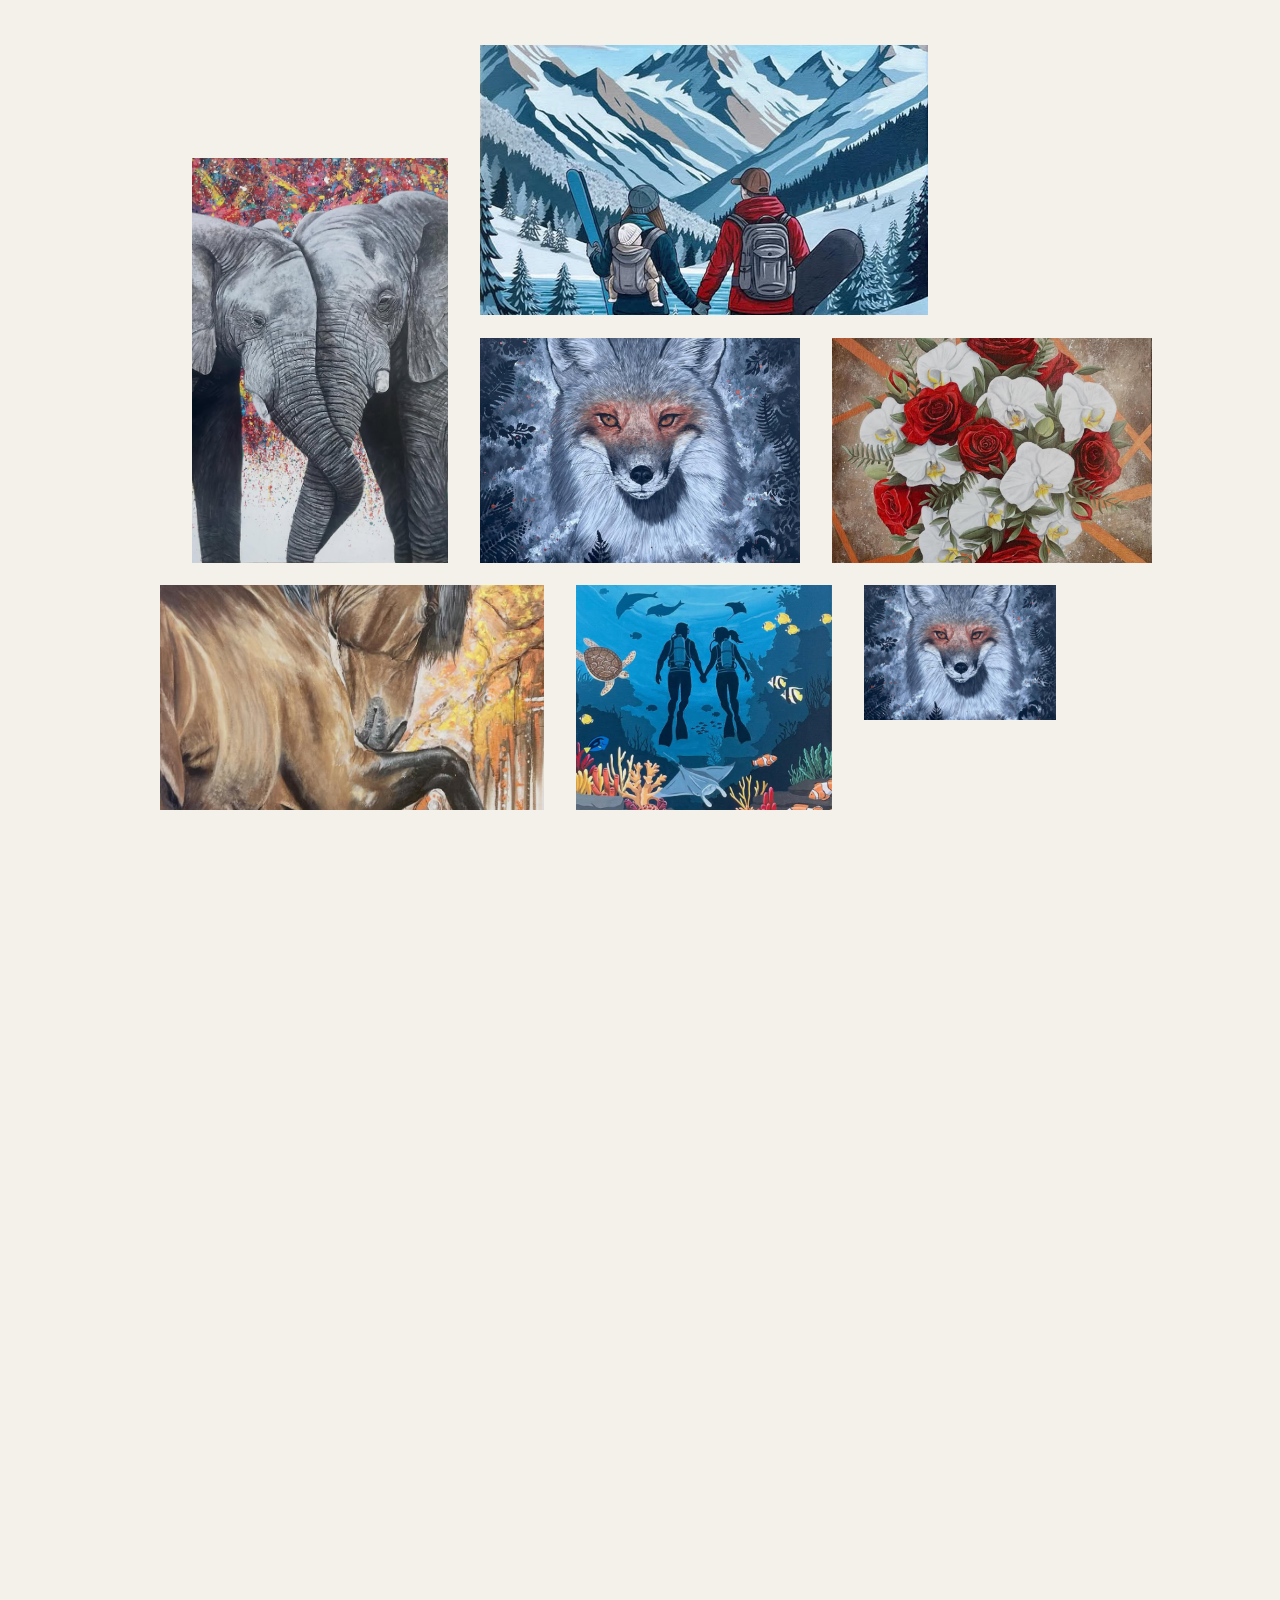
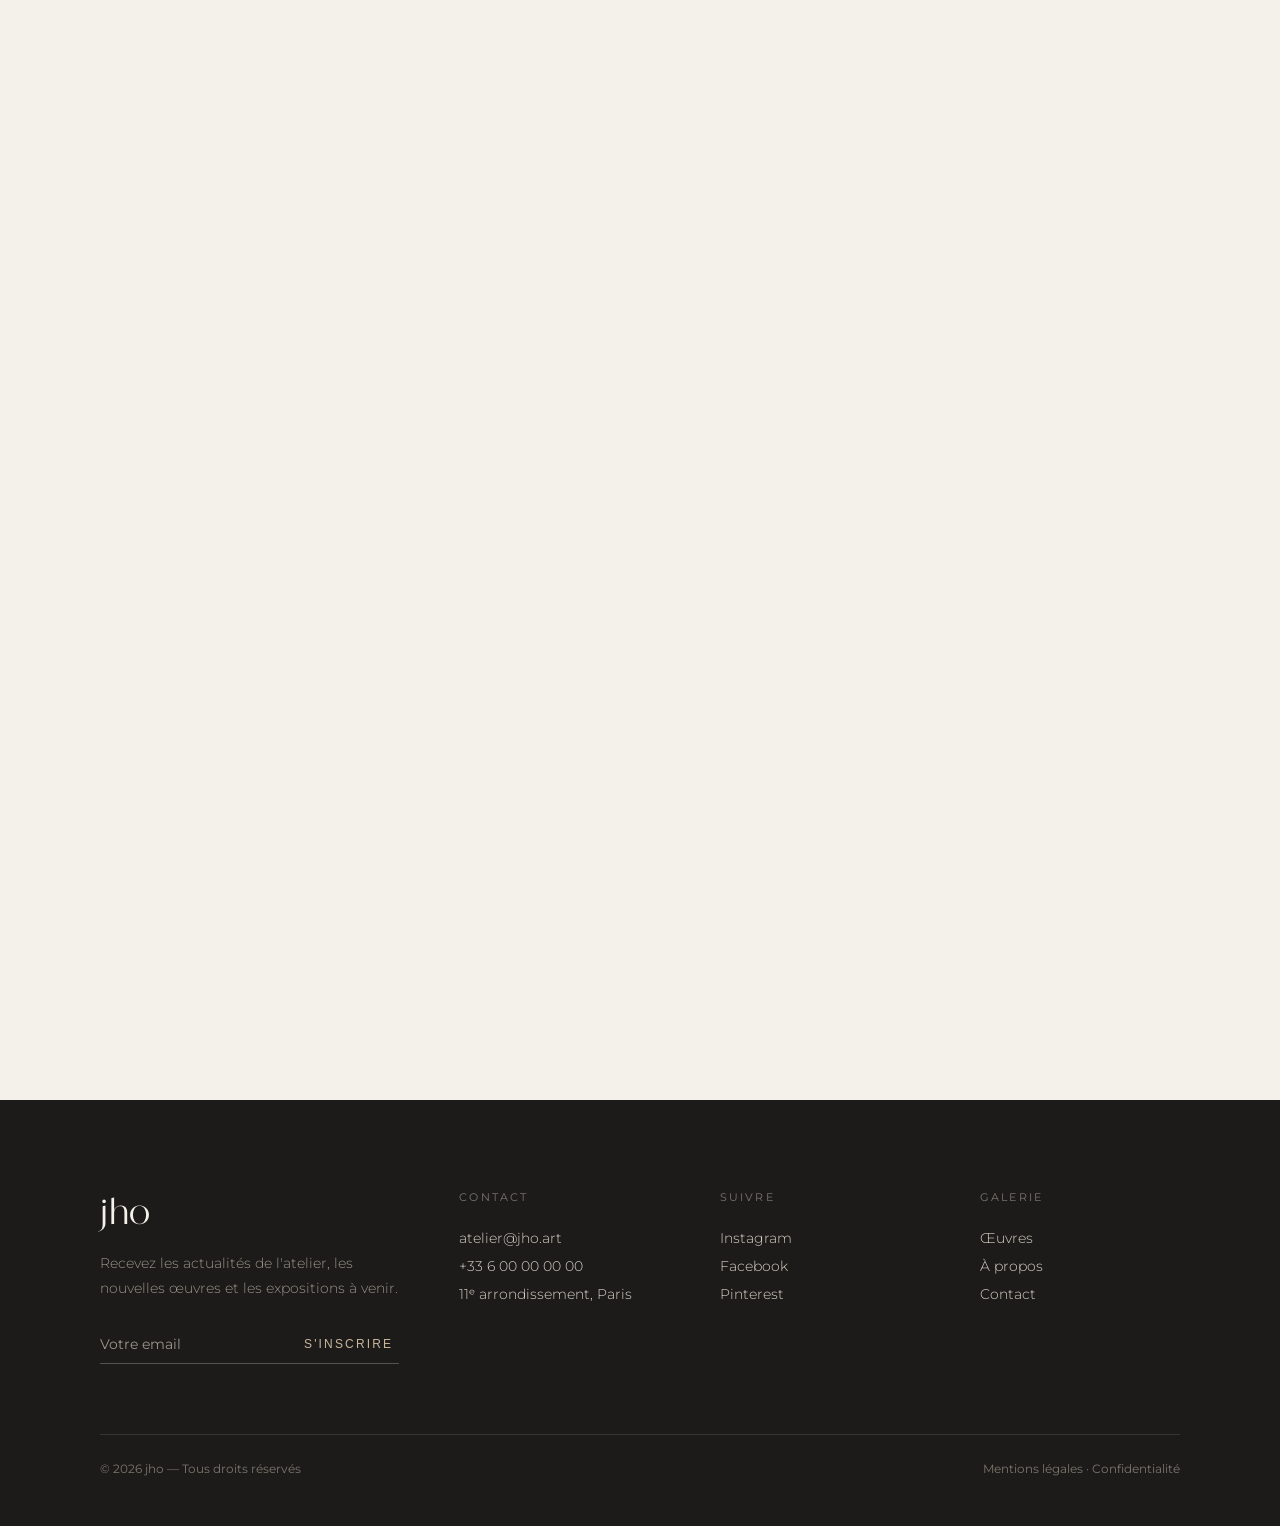
==== commit 03a3bbb3: "Zoom parallax : effet scroll sur images + texte background" ====
--- a/index.html
+++ b/index.html
@@ -12,6 +12,7 @@
 <script src="assets/js/components.js" defer></script>
 <script src="assets/js/works.js" defer></script>
 <script src="assets/js/ink-reveal.js" defer></script>
+<script src="assets/js/zoom-parallax.js" defer></script>
 </head>
 <body>
 
@@ -41,19 +42,16 @@
   </div>
 </section>
 
-<section class="works">
-  <div class="works-head">
-    <h2>Œuvres récentes</h2>
-    <a href="galerie.html" class="link">Toute la galerie</a>
+<section class="zoom-parallax" id="zoom-parallax">
+  <div class="zoom-stage" data-zoom-stage>
+    <p class="zp-bg-text">votre peinture personnaliser</p>
   </div>
-  <div class="works-grid" data-grid="featured"></div>
 </section>
 
 <jho-footer></jho-footer>
 
 <script>
   document.addEventListener('DOMContentLoaded', function () {
-    JHO.renderGrid('[data-grid="featured"]', { featuredOnly: true, size: 'tall' });
     JHO.initInkReveal(document.querySelector('.ink-reveal-canvas'), {
       maskColor: [244, 241, 234], // #f4f1ea — cream, raccord avec le fond de page
       brushSize: 160, // ← taille max du pinceau en pixels (rayon du tracé)
--- a/assets/css/style.css
+++ b/assets/css/style.css
@@ -55,7 +55,7 @@
   z-index: 60;
   width: 48px;
   height: 48px;
-  background: var(--bg-white);
+  background: var(--bg);
   border: none;
   padding: 0;
   cursor: pointer;
@@ -91,7 +91,7 @@
   width: 100vw;
   max-width: 640px;
   z-index: 40;
-  background: var(--bg-white);
+  background: var(--bg);
   transform: translateX(calc(100% + 100px));
   transition: transform .8s cubic-bezier(.76,0,.24,1);
   will-change: transform;
@@ -104,7 +104,7 @@
   left: -99px;
   width: 100px;
   height: 100%;
-  fill: var(--bg-white);
+  fill: var(--bg);
   stroke: none;
   pointer-events: none;
 }
@@ -216,7 +216,7 @@
 }
 .hero .content { pointer-events: none; }
 .hero .content .cta { pointer-events: auto; }
-@media (hover: none), (prefers-reduced-motion: reduce) {
+@media (prefers-reduced-motion: reduce) {
   .ink-reveal-canvas { display: none; }
   .hero .content { pointer-events: auto; }
 }
@@ -337,6 +337,91 @@
   font-style: italic;
   font-size: 22px;
   color: var(--green);
+}
+
+/* ===== Zoom parallax (accueil) — reproduction exacte du composant ZoomParallax ===== */
+.zoom-parallax {
+  position: relative;
+  height: 300vh;
+}
+.zoom-stage {
+  position: sticky;
+  top: 0;
+  height: 100vh;
+  width: 100%;
+  overflow: hidden;
+  background: var(--bg);
+}
+.zp-bg-text {
+  position: absolute;
+  top: 50%;
+  left: 50%;
+  transform: translate(-50%, -50%);
+  z-index: 0;
+  margin: 0;
+  font-family: var(--serif);
+  font-weight: 400;
+  font-size: 44px;
+  line-height: 1.18;
+  color: var(--ink);
+  text-align: center;
+  pointer-events: none;
+  white-space: nowrap;
+  opacity: 0;
+}
+.zp-tile {
+  position: absolute;
+  top: 0;
+  left: 0;
+  width: 100%;
+  height: 100%;
+  display: flex;
+  align-items: center;
+  justify-content: center;
+  transform-origin: center;
+  will-change: transform;
+}
+.zp-inner {
+  position: relative;
+  width: 25vw;
+  height: 25vh;
+  overflow: hidden;
+}
+.zp-link, .zp-link img {
+  display: block;
+  width: 100%;
+  height: 100%;
+}
+.zp-link img {
+  object-fit: cover;
+}
+/* Positions/tailles exactes des 7 tuiles (composant d'origine) */
+.zp-tile:nth-of-type(1) .zp-inner {
+  width: 25vw; height: 25vh;
+}
+.zp-tile:nth-of-type(2) .zp-inner {
+  top: -30vh; left: 5vw;
+  width: 35vw; height: 30vh;
+}
+.zp-tile:nth-of-type(3) .zp-inner {
+  top: -10vh; left: -25vw;
+  width: 20vw; height: 45vh;
+}
+.zp-tile:nth-of-type(4) .zp-inner {
+  left: 27.5vw;
+  width: 25vw; height: 25vh;
+}
+.zp-tile:nth-of-type(5) .zp-inner {
+  top: 27.5vh; left: 5vw;
+  width: 20vw; height: 25vh;
+}
+.zp-tile:nth-of-type(6) .zp-inner {
+  top: 27.5vh; left: -22.5vw;
+  width: 30vw; height: 25vh;
+}
+.zp-tile:nth-of-type(7) .zp-inner {
+  top: 22.5vh; left: 25vw;
+  width: 15vw; height: 15vh;
 }
 
 /* ===== Works grid ===== */
@@ -421,6 +506,92 @@
   letter-spacing: .1em;
   color: var(--dark-soft);
   margin-top: 6px;
+}
+
+/* Galerie — filtres */
+.filters {
+  padding: 0 100px 48px;
+  display: flex;
+  align-items: baseline;
+  justify-content: flex-end;
+  gap: 32px;
+  font-size: 12px;
+  letter-spacing: .16em;
+  text-transform: uppercase;
+  flex-wrap: wrap;
+}
+.filters-title { color: var(--muted); }
+.filter-chips { display: flex; gap: 18px; flex-wrap: wrap; }
+
+.filter-chip {
+  background: none;
+  border: none;
+  padding: 4px 0;
+  font: inherit;
+  letter-spacing: inherit;
+  text-transform: inherit;
+  color: var(--muted);
+  cursor: pointer;
+  border-bottom: 1px solid transparent;
+  transition: color .3s ease, border-color .3s ease;
+}
+.filter-chip:hover { color: var(--ink); }
+.filter-chip.active {
+  color: var(--ink);
+  border-bottom-color: var(--ink);
+}
+
+/* Galerie — disposition en maçonnerie (3 colonnes, hauteurs naturelles) */
+.works.alone .works-grid {
+  display: block;
+  column-count: 3;
+  column-gap: 36px;
+  perspective: 1500px;
+}
+.works.alone .work-card,
+.works.alone .work-card.tall,
+.works.alone .work-card.short {
+  display: block;
+  width: 100%;
+  height: auto;
+  min-height: 200px;
+  margin: 0 0 36px;
+  border-radius: 5px;
+  break-inside: avoid;
+  transform-style: preserve-3d;
+  transition: transform .5s cubic-bezier(.2, .8, .2, 1), box-shadow .4s ease;
+  --mx: 50%;
+  --my: 50%;
+  will-change: transform;
+}
+.works.alone .work-card img {
+  position: static;
+  width: 100%;
+  height: auto;
+  display: block;
+}
+.works.alone .work-card .size { display: none; }
+.works.alone .work-card:hover {
+  box-shadow: 0 24px 60px -20px rgba(20, 20, 18, .35);
+}
+.works.alone .work-card::after {
+  content: '';
+  position: absolute;
+  inset: 0;
+  z-index: 3;
+  pointer-events: none;
+  background: radial-gradient(circle at var(--mx) var(--my),
+              rgba(255, 255, 255, .22) 0%,
+              rgba(255, 255, 255, .08) 30%,
+              transparent 60%);
+  opacity: 0;
+  transition: opacity .35s ease;
+  mix-blend-mode: screen;
+}
+.works.alone .work-card:hover::after { opacity: 1; }
+@media (hover: none), (prefers-reduced-motion: reduce) {
+  .works.alone .work-card { transform: none !important; }
+  .works.alone .work-card::after { display: none; }
 }
 
 /* Tile background variants */
@@ -831,10 +1002,11 @@
   }
   .about-intro .portrait,
   .work-info { position: static; }
-  .works, .works.alone, .milestones, .related-works { padding-left: 40px; padding-right: 40px; }
+  .works, .works.alone, .milestones, .related-works, .filters { padding-left: 40px; padding-right: 40px; }
   .page-head { padding: 64px 40px 32px; }
   .breadcrumb { padding-left: 40px; padding-right: 40px; }
   .works-grid { grid-template-columns: repeat(2, 1fr); }
+  .works.alone .works-grid { column-count: 2; }
   .milestones-grid { grid-template-columns: 1fr; gap: 32px; }
   jho-footer { padding: 64px 40px 36px; }
   .footer-grid { grid-template-columns: 1fr 1fr; gap: 40px; }
@@ -853,13 +1025,14 @@
   .page-head h1, .about-intro h1, .contact h1 { font-size: 42px; }
   .intro h2 { font-size: 30px; }
   .works-grid { grid-template-columns: 1fr; }
+  .works.alone .works-grid { column-count: 1; }
   .work-card, .work-card.tall, .work-card.short { height: 300px; }
   .work-visual { height: 420px; }
   .work-info h1 { font-size: 42px; }
   .footer-grid { grid-template-columns: 1fr; }
   .footer-bottom { flex-direction: column; gap: 12px; }
   .intro, .about-intro, .contact, .work-detail,
-  .works, .works.alone, .milestones, .related-works,
+  .works, .works.alone, .milestones, .related-works, .filters,
   .page-head, .breadcrumb, jho-footer {
     padding-left: 20px; padding-right: 20px;
   }
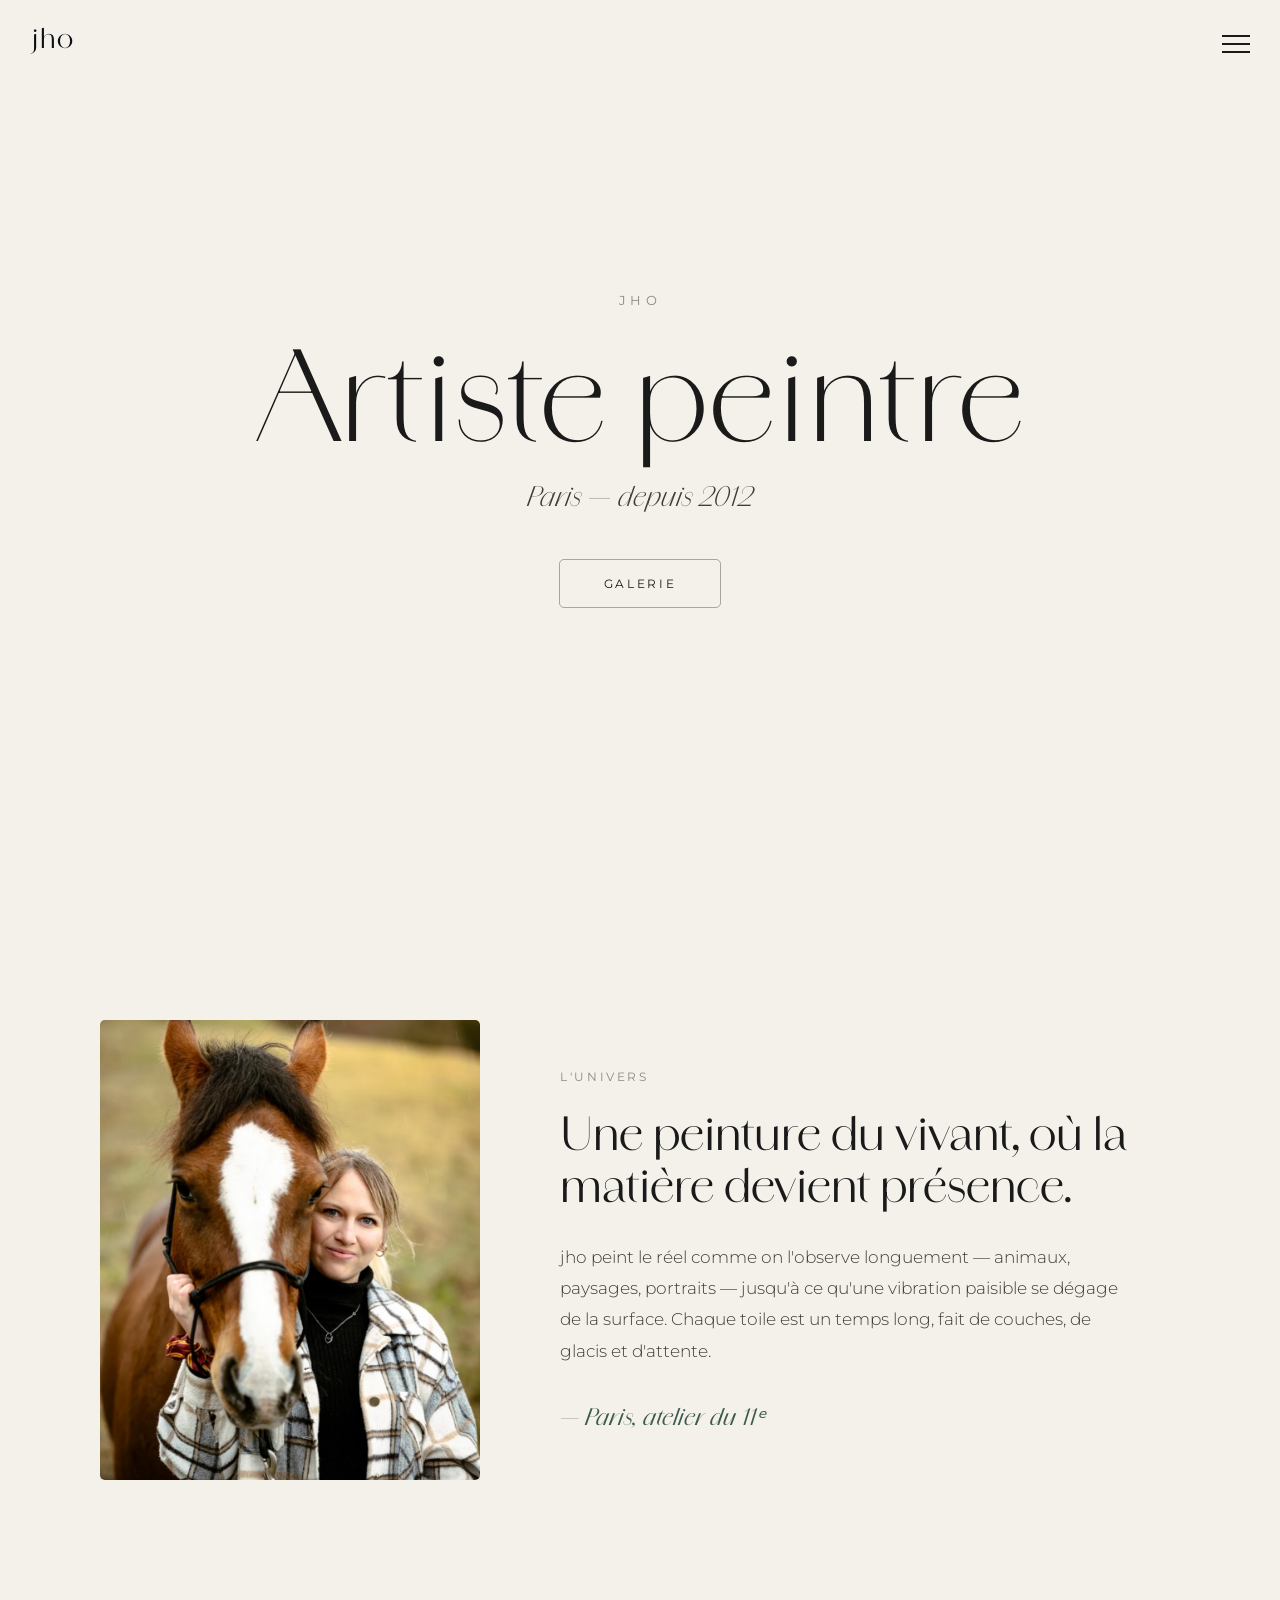
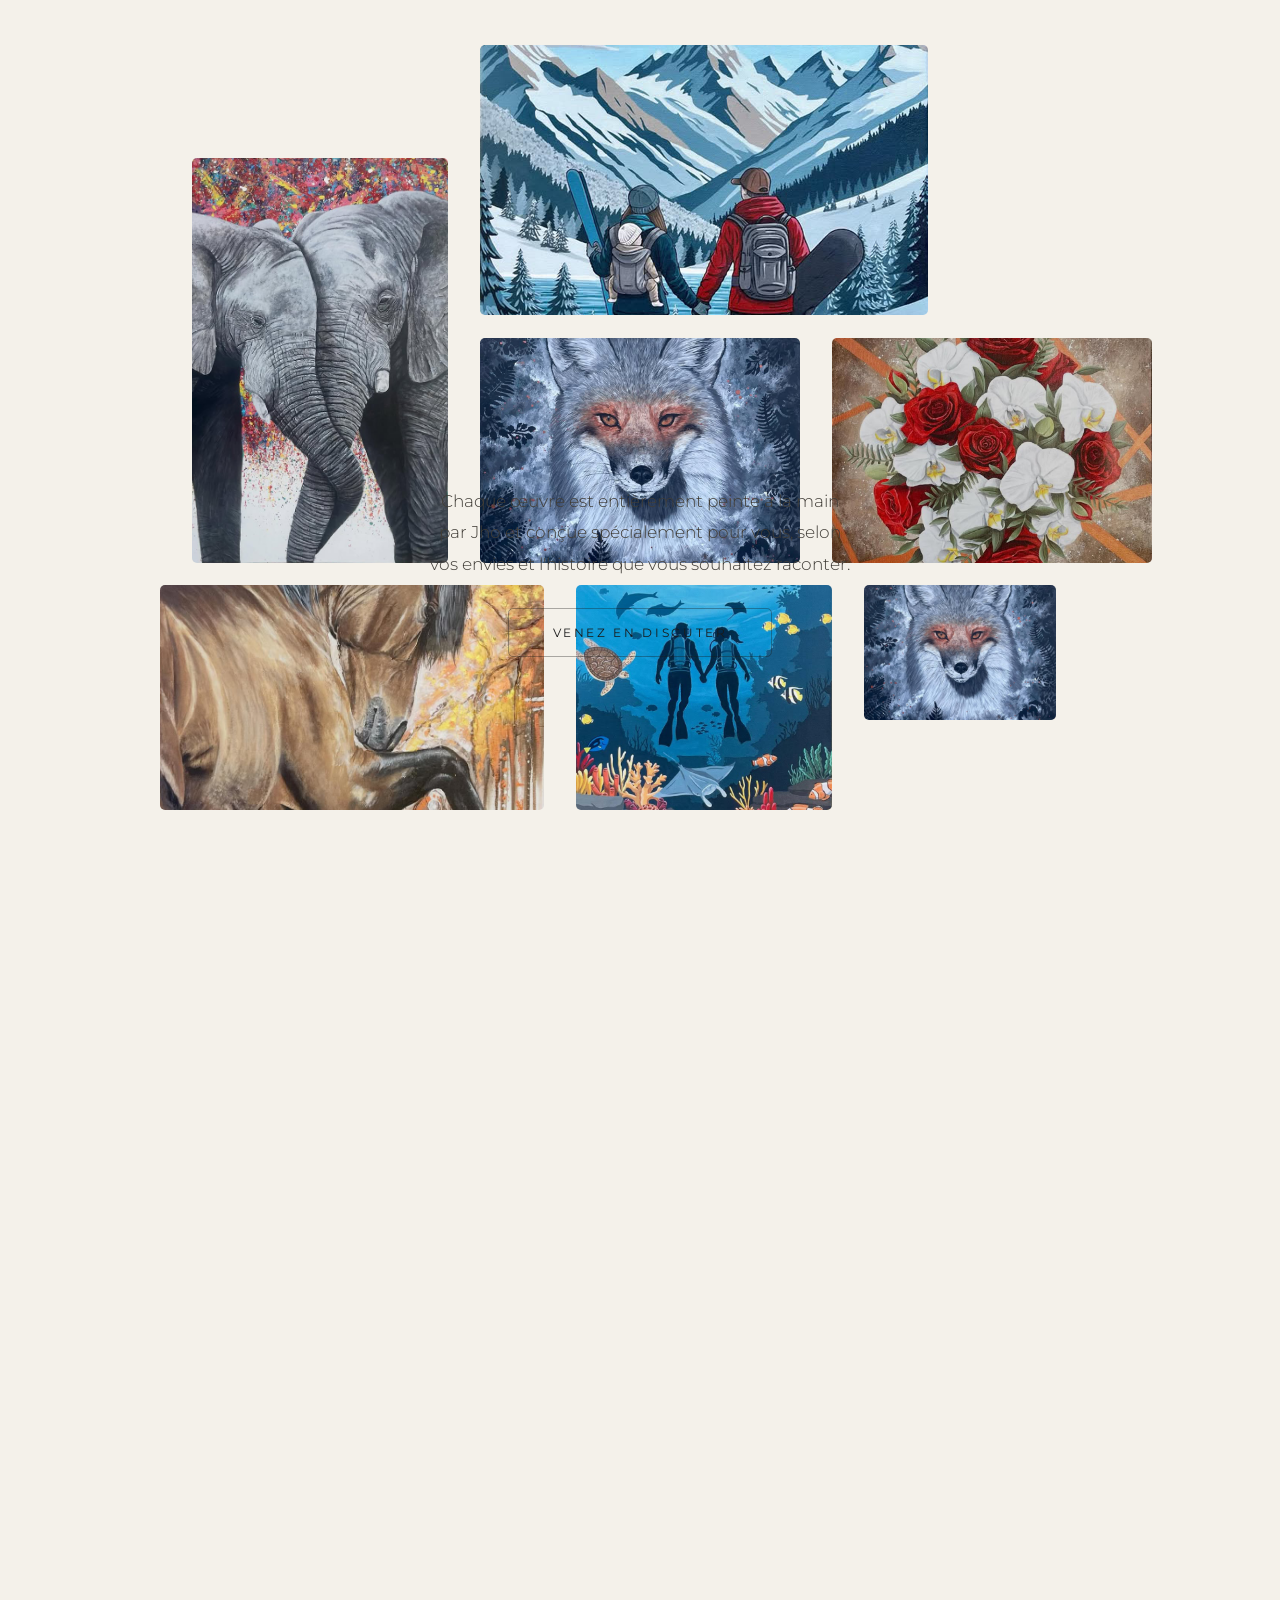
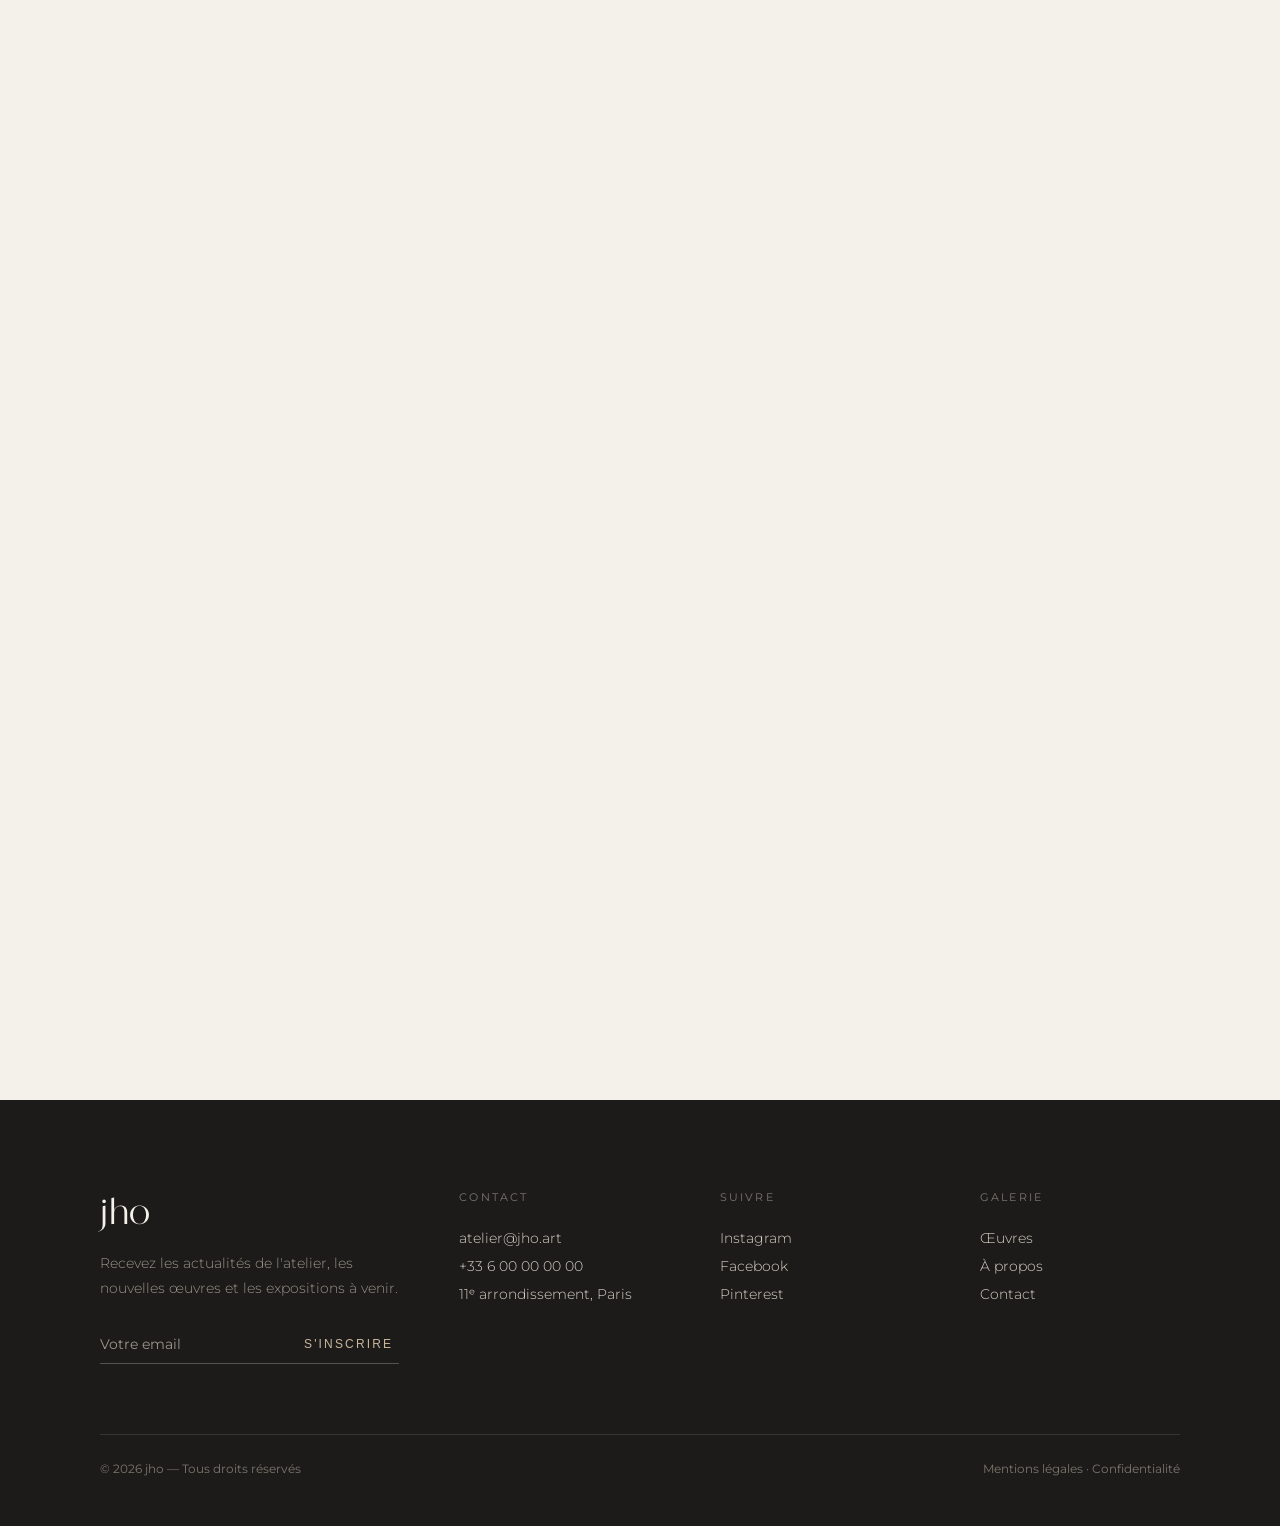
==== commit 72b0b4f8: "Home : zoom parallax avec texte, sous-titre et CTA responsive" ====
--- a/index.html
+++ b/index.html
@@ -44,7 +44,11 @@
 
 <section class="zoom-parallax" id="zoom-parallax">
   <div class="zoom-stage" data-zoom-stage>
-    <p class="zp-bg-text">votre peinture personnaliser</p>
+    <p class="zp-bg-text">Votre peinture personnalisée.</p>
+    <div class="zp-bg-group">
+      <p class="zp-bg-sub">Chaque œuvre est entièrement peinte à la main par Jho et conçue spécialement pour vous, selon vos envies et l'histoire que vous souhaitez raconter.</p>
+      <a href="contact.html" class="zp-bg-cta">Venez en discuter</a>
+    </div>
   </div>
 </section>
 
--- a/assets/css/style.css
+++ b/assets/css/style.css
@@ -57,6 +57,7 @@
   height: 48px;
   background: var(--bg);
   border: none;
+  border-radius: 5px;
   padding: 0;
   cursor: pointer;
   display: flex;
@@ -266,6 +267,7 @@
   display: inline-block;
   margin-top: 46px;
   padding: 16px 44px;
+  border-radius: 5px;
   border: 1px solid rgba(26, 26, 26, .35);
   color: var(--ink);
   text-decoration: none;
@@ -300,6 +302,7 @@
   position: absolute; inset: 0;
   width: 100%; height: 100%;
   object-fit: cover;
+  border-radius: 5px;
 }
 .intro .portrait .placeholder-label {
   position: absolute; left: 50%; top: 50%;
@@ -354,7 +357,7 @@
 }
 .zp-bg-text {
   position: absolute;
-  top: 50%;
+  top: calc(50% - 30px);
   left: 50%;
   transform: translate(-50%, -50%);
   z-index: 0;
@@ -368,6 +371,59 @@
   pointer-events: none;
   white-space: nowrap;
   opacity: 0;
+}
+.zp-bg-group {
+  position: absolute;
+  top: calc(50% + 36px);
+  left: 50%;
+  transform: translateX(-50%);
+  z-index: 1;
+  width: min(420px, calc(100vw - 48px));
+  display: flex;
+  flex-direction: column;
+  align-items: center;
+  gap: 28px;
+}
+.zp-bg-sub {
+  margin: 0;
+  font-family: var(--sans);
+  font-weight: 300;
+  font-size: 17px;
+  line-height: 1.85;
+  color: var(--ink-soft);
+  text-align: center;
+  pointer-events: none;
+  opacity: 0;
+  transform: translateY(-12px);
+  transition: opacity .5s ease, transform .5s ease;
+}
+.zp-bg-sub.visible {
+  opacity: 1;
+  transform: translateY(0);
+}
+.zp-bg-cta {
+  opacity: 0;
+  display: inline-block;
+  padding: 16px 44px;
+  border-radius: 5px;
+  border: 1px solid rgba(26, 26, 26, .35);
+  color: var(--ink);
+  text-decoration: none;
+  font-size: 12px;
+  letter-spacing: .22em;
+  text-transform: uppercase;
+  white-space: nowrap;
+  transform: translateY(-12px);
+  transition: opacity .5s ease .1s, transform .5s ease .1s, background .4s ease, border-color .4s ease, color .4s ease;
+}
+.zp-bg-cta.visible {
+  opacity: 1;
+  transform: translateY(0);
+}
+.zp-bg-cta:hover {
+  background: var(--green);
+  border-color: var(--green);
+  color: var(--bg);
 }
 .zp-tile {
   position: absolute;
@@ -386,6 +442,7 @@
   width: 25vw;
   height: 25vh;
   overflow: hidden;
+  border-radius: 5px;
 }
 .zp-link, .zp-link img {
   display: block;
@@ -396,30 +453,30 @@
   object-fit: cover;
 }
 /* Positions/tailles exactes des 7 tuiles (composant d'origine) */
-.zp-tile:nth-of-type(1) .zp-inner {
+.zp-i1 .zp-inner {
   width: 25vw; height: 25vh;
 }
-.zp-tile:nth-of-type(2) .zp-inner {
+.zp-i2 .zp-inner {
   top: -30vh; left: 5vw;
   width: 35vw; height: 30vh;
 }
-.zp-tile:nth-of-type(3) .zp-inner {
+.zp-i3 .zp-inner {
   top: -10vh; left: -25vw;
   width: 20vw; height: 45vh;
 }
-.zp-tile:nth-of-type(4) .zp-inner {
+.zp-i4 .zp-inner {
   left: 27.5vw;
   width: 25vw; height: 25vh;
 }
-.zp-tile:nth-of-type(5) .zp-inner {
+.zp-i5 .zp-inner {
   top: 27.5vh; left: 5vw;
   width: 20vw; height: 25vh;
 }
-.zp-tile:nth-of-type(6) .zp-inner {
+.zp-i6 .zp-inner {
   top: 27.5vh; left: -22.5vw;
   width: 30vw; height: 25vh;
 }
-.zp-tile:nth-of-type(7) .zp-inner {
+.zp-i7 .zp-inner {
   top: 22.5vh; left: 25vw;
   width: 15vw; height: 15vh;
 }
@@ -476,7 +533,7 @@
   z-index: 1;
   transition: transform .8s ease;
 }
-.work-card:hover img { transform: scale(1.04); }
+.work-card:hover img { transform: scale(1); }
 .work-card .size {
   position: absolute; left: 50%; top: 50%;
   transform: translate(-50%, -50%);
@@ -985,6 +1042,10 @@
 }
 
 /* ===== Responsive ===== */
+@media (max-width: 640px) {
+  .zp-bg-text  { white-space: normal; max-width: 280px; top: calc(50% - 120px); }
+  .zp-bg-group { top: calc(50% + 20px); gap: 26px; }
+}
 @media (max-width: 1024px) {
   .brand-mark { top: 18px; left: 24px; font-size: 22px; }
   .menu-toggle { top: 16px; right: 16px; }
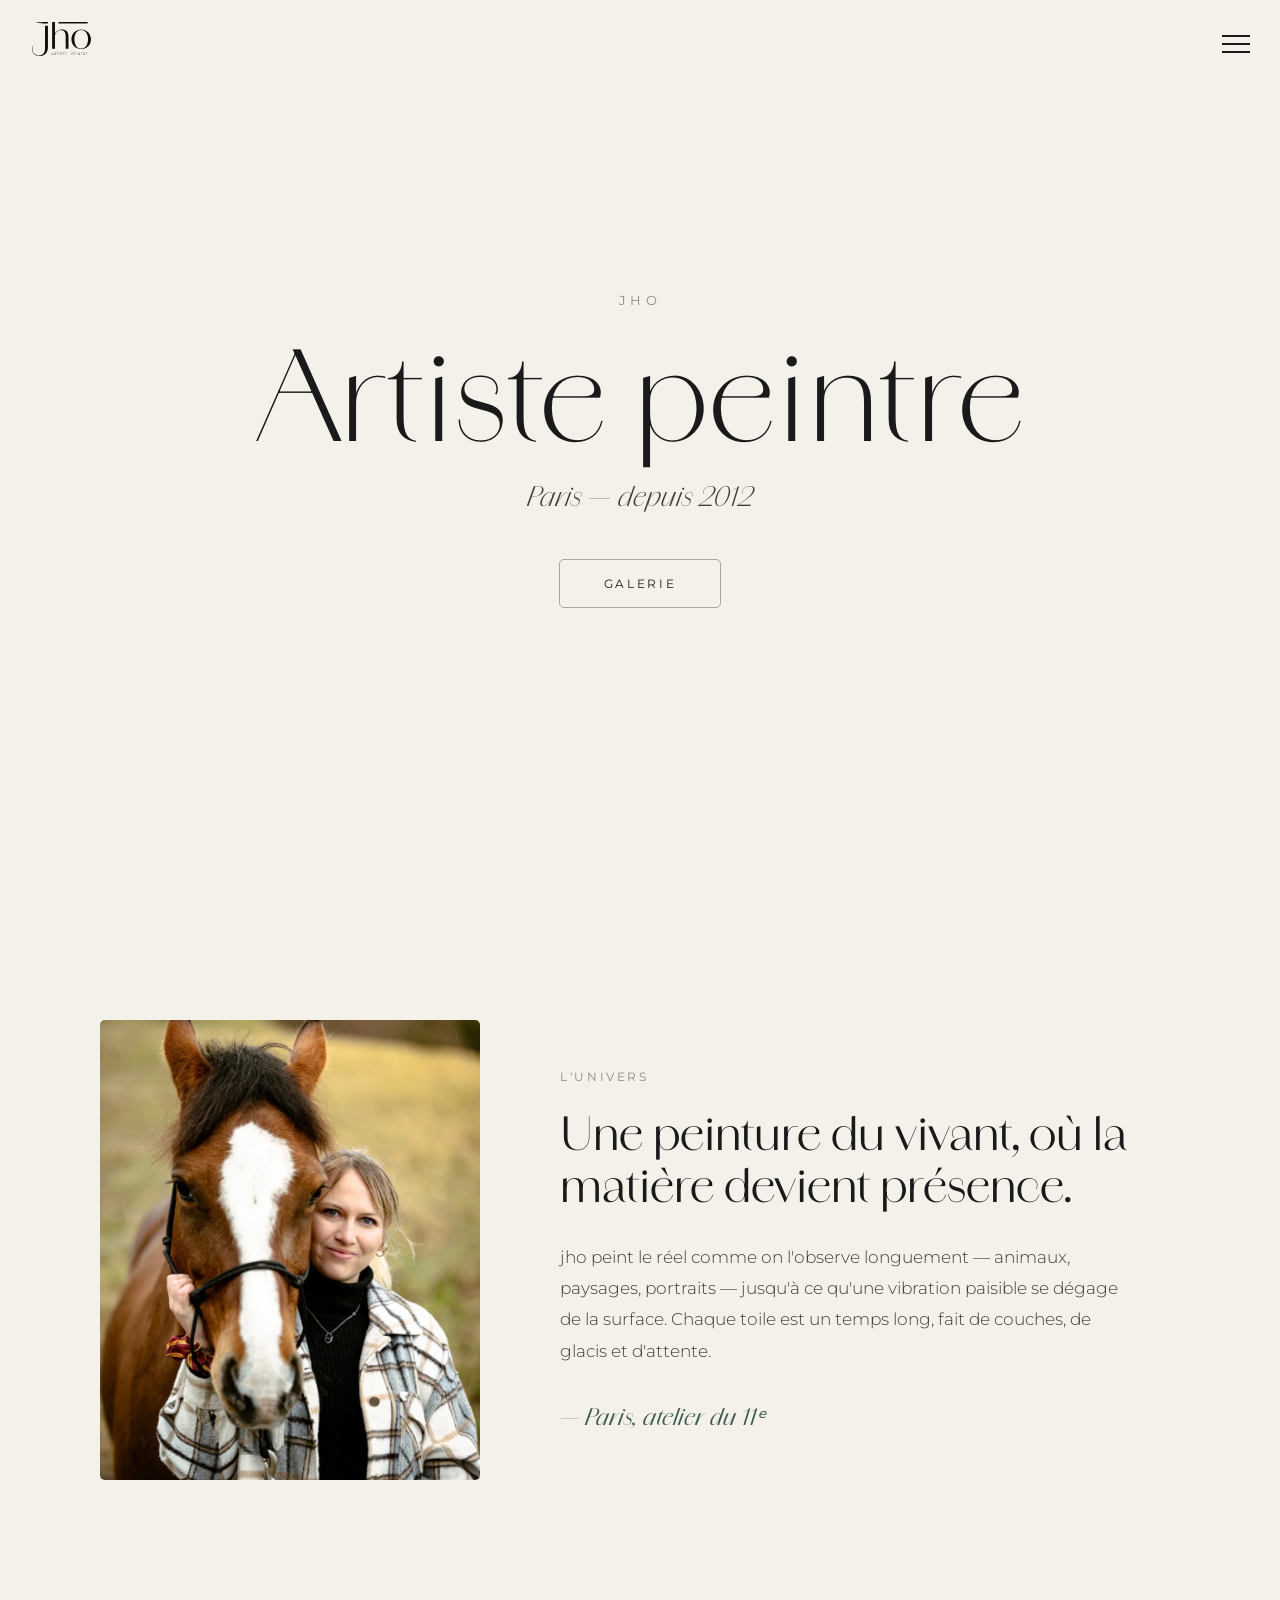
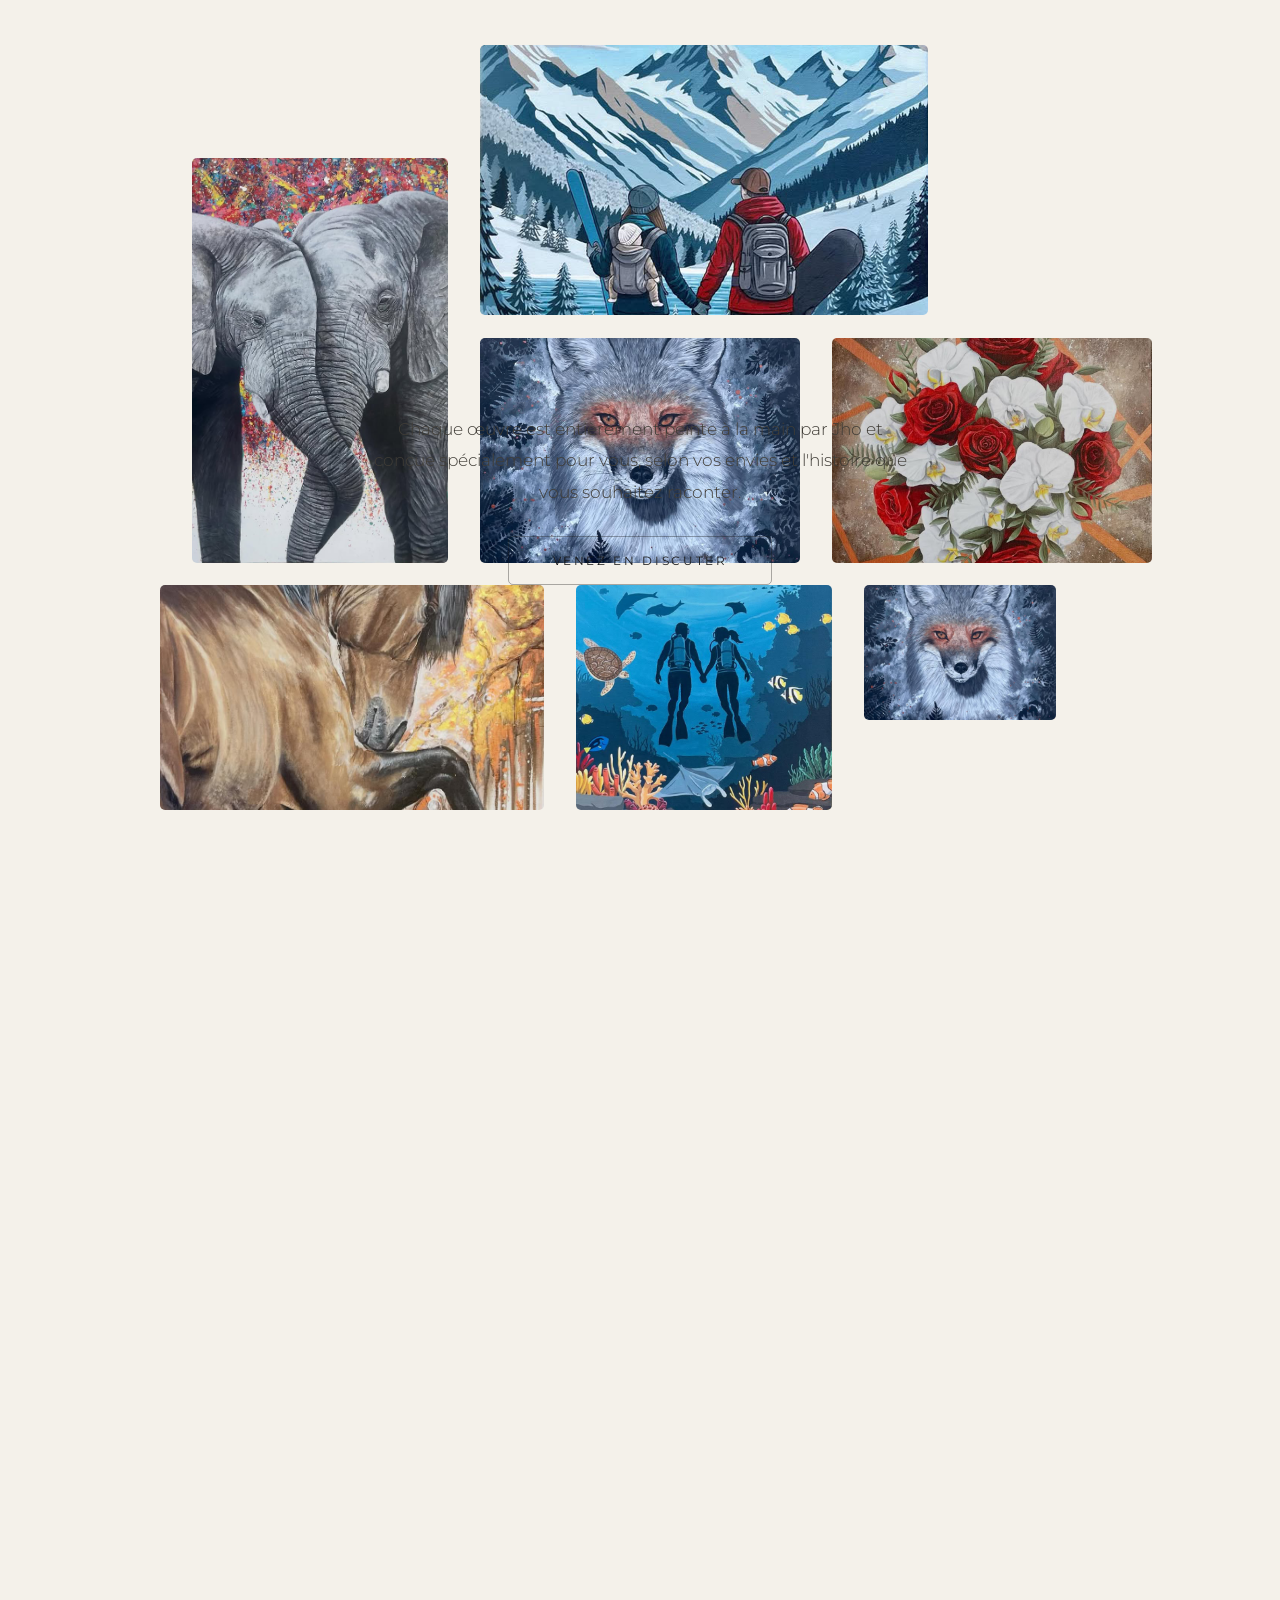
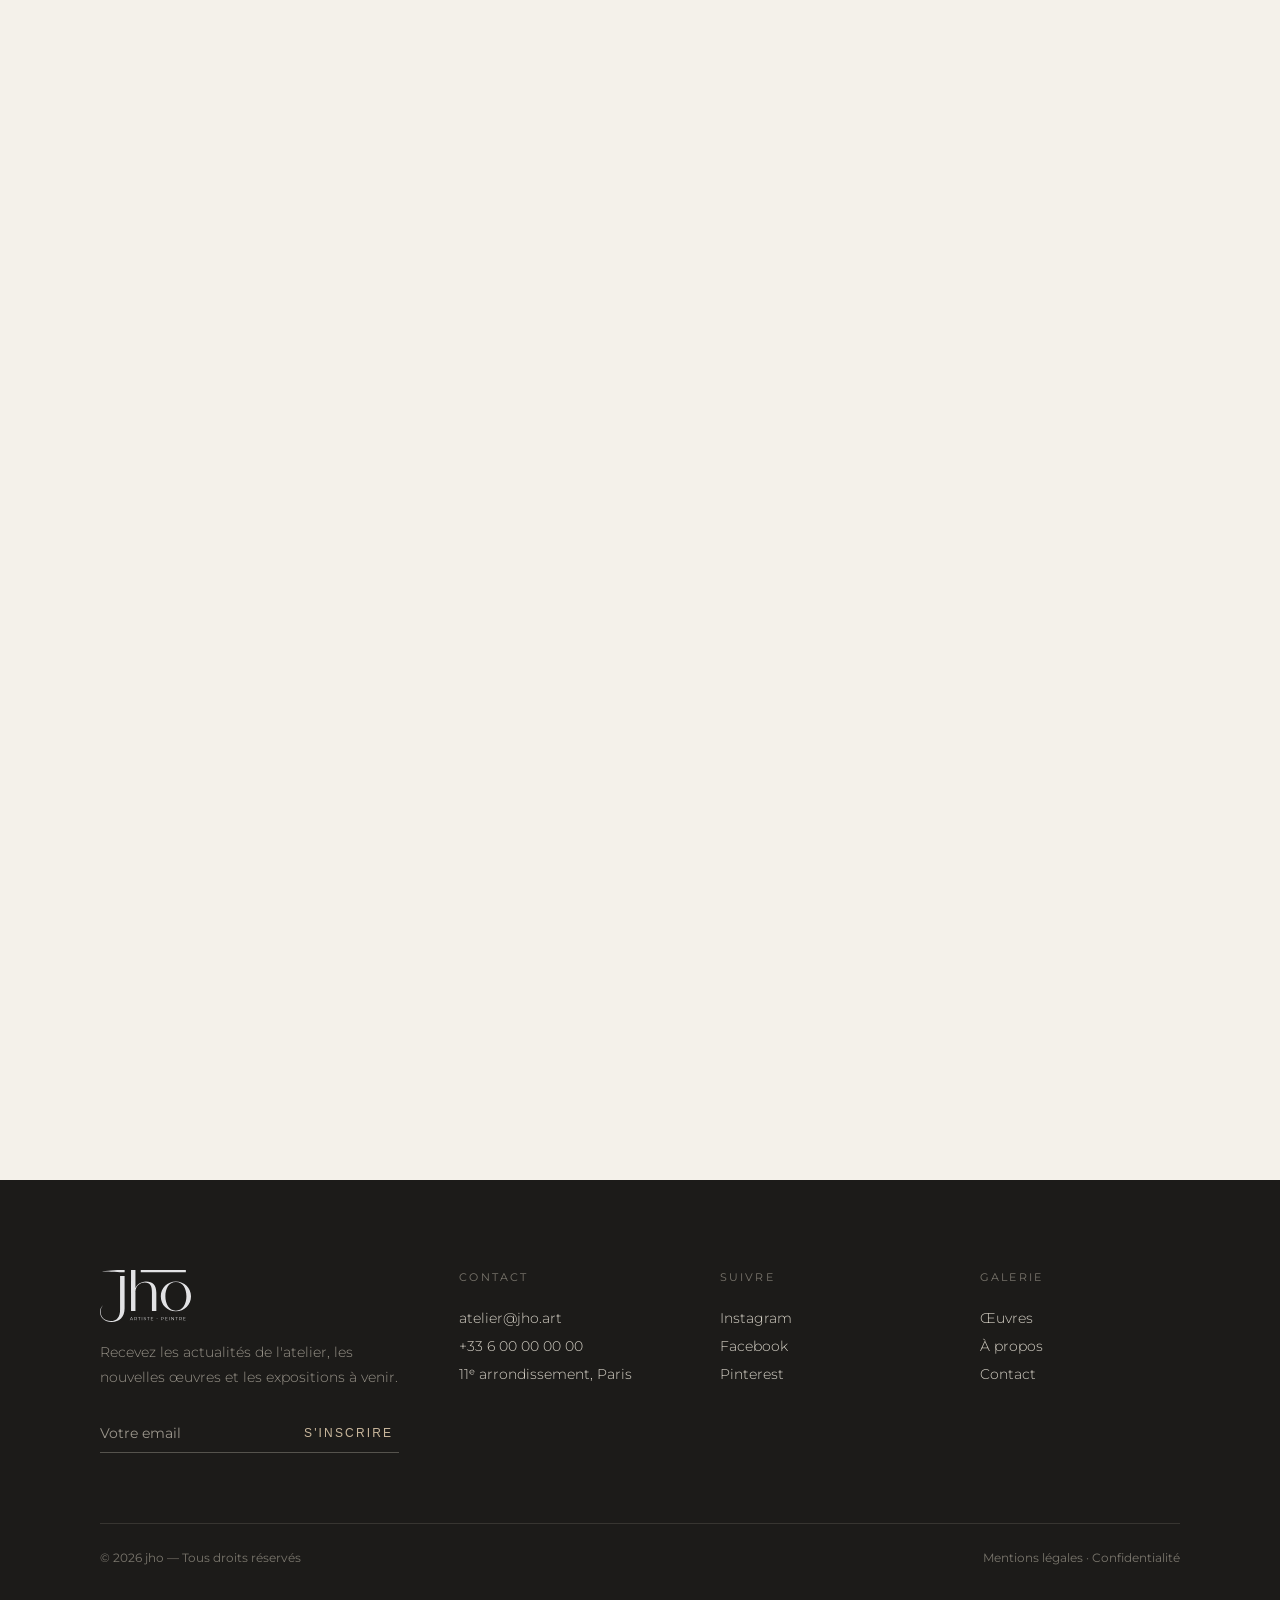
==== commit 6621e0db: "Mise à jour" ====
--- a/index.html
+++ b/index.html
@@ -52,6 +52,7 @@
   </div>
 </section>
 
+<div style="height:80px"></div>
 <jho-footer></jho-footer>
 
 <script>
--- a/assets/css/style.css
+++ b/assets/css/style.css
@@ -34,19 +34,63 @@
 }
 img { max-width: 100%; display: block; }
 
+/* ===== Transition de page (panneau qui glisse depuis la droite + courbe) ===== */
+/* Cover initial — actif du premier paint jusqu'à ce que le JS monte l'overlay SVG.
+   Évite le flash de la nouvelle page entre nav et exécution de components.js. */
+body::before {
+  content: '';
+  position: fixed;
+  inset: 0;
+  background: var(--bg);
+  z-index: 8999;
+  pointer-events: none;
+}
+body.pt-ready::before { display: none; }
+
+.page-transition {
+  position: fixed;
+  top: 0;
+  right: 0;
+  width: 100vw;
+  height: 100dvh;
+  z-index: 9000;
+  background: var(--bg);
+  transform: translateX(calc(100% + 100px));
+  transition: transform .8s cubic-bezier(.76, 0, .24, 1);
+  pointer-events: none;
+  will-change: transform;
+}
+.page-transition.cover    { transform: translateX(0); }
+.page-transition.active   { pointer-events: auto; }
+.page-transition .pt-curve {
+  position: absolute;
+  top: 0;
+  left: -99px;
+  width: 100px;
+  height: 100%;
+  fill: var(--bg);
+  stroke: none;
+  pointer-events: none;
+  overflow: visible;
+}
+.page-transition .pt-curve path { will-change: d; }
+
 /* ===== Header (slide-in, inspired by 21st.dev) ===== */
 .brand-mark {
   position: fixed;
   top: 22px;
   left: 32px;
   z-index: 60;
-  font-family: var(--serif);
-  font-size: 26px;
-  font-weight: 500;
-  letter-spacing: .04em;
-  color: #ffffff;
+  display: inline-flex;
+  align-items: center;
   text-decoration: none;
   mix-blend-mode: difference;
+}
+.brand-mark img {
+  display: block;
+  height: 34px;
+  width: auto;
+  filter: invert(1);
 }
 .menu-toggle {
   position: fixed;
@@ -357,7 +401,7 @@
 }
 .zp-bg-text {
   position: absolute;
-  top: calc(50% - 30px);
+  top: calc(50% - 30px - 8vh);
   left: 50%;
   transform: translate(-50%, -50%);
   z-index: 0;
@@ -374,11 +418,11 @@
 }
 .zp-bg-group {
   position: absolute;
-  top: calc(50% + 36px);
+  top: calc(50% + 36px - 8vh);
   left: 50%;
   transform: translateX(-50%);
   z-index: 1;
-  width: min(420px, calc(100vw - 48px));
+  width: min(540px, calc(100vw - 48px));
   display: flex;
   flex-direction: column;
   align-items: center;
@@ -578,7 +622,14 @@
   flex-wrap: wrap;
 }
 .filters-title { color: var(--muted); }
-.filter-chips { display: flex; gap: 18px; flex-wrap: wrap; }
+
+.filter-nav {
+  display: flex;
+  gap: 8px;
+  flex-wrap: wrap;
+  align-items: center;
+  position: relative;
+}
 
 .filter-chip {
   background: none;
@@ -598,6 +649,122 @@
   border-bottom-color: var(--ink);
 }
 
+/* Boutons filtres : style aligné sur le CTA du hero */
+.filter-reset,
+.filter-trigger {
+  display: inline-flex;
+  align-items: center;
+  gap: 10px;
+  background: none;
+  border: 1px solid rgba(26, 26, 26, .35);
+  border-radius: 5px;
+  padding: 14px 28px;
+  font: inherit;
+  font-size: 12px;
+  letter-spacing: .22em;
+  text-transform: uppercase;
+  color: var(--ink);
+  cursor: pointer;
+  text-decoration: none;
+  transition: all .4s ease;
+}
+.filter-reset:hover,
+.filter-trigger:hover,
+.filter-trigger:focus-visible {
+  background: var(--green);
+  border-color: var(--green);
+  color: var(--bg);
+  outline: none;
+}
+.filter-reset.active,
+.filter-trigger.active {
+  background: var(--green);
+  border-color: var(--green);
+  color: var(--bg);
+}
+
+.filter-menu { position: relative; }
+
+.filter-trigger .chevron {
+  transition: transform .25s ease;
+  opacity: .8;
+}
+.filter-menu.open .filter-trigger .chevron { transform: rotate(180deg); }
+.filter-menu.open .filter-trigger {
+  background: var(--green);
+  border-color: var(--green);
+  color: var(--bg);
+}
+
+.filter-panel {
+  position: absolute;
+  top: calc(100% + 10px);
+  right: 0;
+  min-width: 200px;
+  display: none;
+  flex-direction: column;
+  gap: 2px;
+  padding: 10px;
+  background: var(--bg-white);
+  border: 1px solid var(--line);
+  border-radius: 5px;
+  box-shadow: 0 12px 32px rgba(0,0,0,.08);
+  z-index: 20;
+  animation: filterPanelIn .18s ease;
+}
+.filter-menu.open .filter-panel { display: flex; }
+
+.filter-panel .filter-chip {
+  position: relative;
+  text-align: left;
+  padding: 8px 12px 8px 30px;
+  border: 1px solid transparent;
+  border-bottom: 1px solid transparent;
+  border-radius: 5px;
+  align-self: stretch;
+  transition: background .2s ease, color .2s ease, border-color .2s ease;
+}
+.filter-panel .filter-chip:hover {
+  background: rgba(0,0,0,.04);
+}
+.filter-panel .filter-chip::before {
+  content: '';
+  position: absolute;
+  left: 10px;
+  top: 50%;
+  transform: translateY(-50%);
+  width: 12px;
+  height: 12px;
+  border: 1px solid var(--muted);
+  border-radius: 5px;
+  background: transparent;
+  transition: background .2s ease, border-color .2s ease;
+}
+.filter-panel .filter-chip.active::before {
+  background: var(--ink);
+  border-color: var(--ink);
+}
+.filter-panel .filter-chip.active::after {
+  content: '';
+  position: absolute;
+  left: 14px;
+  top: 50%;
+  width: 4px;
+  height: 7px;
+  border: solid var(--bg-white);
+  border-width: 0 1.5px 1.5px 0;
+  transform: translateY(-65%) rotate(45deg);
+}
+.filter-panel .filter-chip.active {
+  color: var(--ink);
+  border-bottom-color: transparent;
+}
+
+@keyframes filterPanelIn {
+  from { opacity: 0; transform: translateY(-4px); }
+  to   { opacity: 1; transform: translateY(0); }
+}
+
 /* Galerie — disposition en maçonnerie (3 colonnes, hauteurs naturelles) */
 .works.alone .works-grid {
   display: block;
@@ -795,6 +962,7 @@
 .contact-form {
   background: var(--bg-white);
   border: 1px solid var(--line);
+  border-radius: 5px;
   padding: 48px;
 }
 .contact-form .field { display: block; }
@@ -811,28 +979,55 @@
 .contact-form textarea {
   width: 100%;
   background: transparent;
-  border: none;
-  border-bottom: 1px solid var(--line-3);
+  border: 1px solid var(--line-3);
+  border-radius: 5px;
   outline: none;
   font-family: var(--sans);
   font-size: 15px;
   color: var(--ink);
-  padding: 8px 0;
-}
-.contact-form textarea { resize: vertical; }
+  padding: 12px 14px;
+  transition: border-color .25s ease;
+}
+.contact-form input:focus,
+.contact-form textarea:focus {
+  border-color: var(--ink);
+}
+.contact-form textarea { resize: vertical; min-height: 120px; }
+.contact-form .captcha-prompt {
+  display: block;
+  font-size: 14px;
+  color: var(--ink);
+  margin-bottom: 10px;
+}
+.contact-form .captcha-error {
+  display: block;
+  font-size: 13px;
+  color: #c0392b;
+  margin-top: 6px;
+}
+
+/* CTA d'envoi — même style que le CTA hero */
 .contact-form button {
-  margin-top: 8px;
-  padding: 15px 28px;
-  background: var(--dark);
+  display: inline-block;
+  margin-top: 16px;
+  padding: 16px 44px;
+  border-radius: 5px;
+  border: 1px solid rgba(26, 26, 26, .35);
+  background: none;
+  color: var(--ink);
+  text-decoration: none;
+  font-family: inherit;
+  font-size: 12px;
+  letter-spacing: .22em;
+  text-transform: uppercase;
+  cursor: pointer;
+  transition: all .4s ease;
+}
+.contact-form button:hover {
+  background: var(--green);
+  border-color: var(--green);
   color: var(--bg);
-  border: none;
-  font-size: 12px;
-  letter-spacing: .2em;
-  text-transform: uppercase;
-  cursor: pointer;
-  transition: background .3s ease;
-}
-.contact-form button:hover { background: var(--green); }
+}
 
 /* ===== Œuvre détail ===== */
 .breadcrumb {
@@ -852,27 +1047,137 @@
   padding: 40px 100px 110px;
   align-items: start;
 }
-.work-visual {
+
+/* Bouton retour */
+.back-bar {
+  padding: 80px 100px 0;
+}
+.back-btn {
+  display: inline-flex;
+  align-items: center;
+  gap: 8px;
+  background: none;
+  border: none;
+  padding: 0;
+  font: inherit;
+  font-size: 11px;
+  letter-spacing: .14em;
+  text-transform: uppercase;
+  color: var(--muted);
+  cursor: pointer;
+  text-decoration: none;
+  transition: color .25s ease;
+}
+.back-btn:hover { color: var(--ink); }
+.back-btn svg { transition: transform .25s ease; }
+.back-btn:hover svg { transform: translateX(-3px); }
+.back-btn-forward:hover svg { transform: translateX(3px); }
+
+/* Carrousel + loupe */
+.work-carousel-wrap {
   position: relative;
+  overflow: hidden;
+  border-radius: 5px;
+  cursor: none;
+}
+
+/* Grille empilée : toutes les slides occupent la même cellule.
+   La hauteur du conteneur suit naturellement la hauteur de l'image active. */
+.carousel-slides {
+  display: grid;
+}
+.carousel-slide {
+  grid-area: 1 / 1;
+  opacity: 0;
+  transition: opacity .5s ease;
+}
+.carousel-slide.active { opacity: 1; }
+.carousel-slide > img {
+  display: block;
   width: 100%;
-  height: 680px;
-  background: #1c1b19;
-}
-.work-visual.placeholder {
-  background: repeating-linear-gradient(45deg, #1f1f1d, #1f1f1d 13px, #262624 13px, #262624 26px);
-}
-.work-visual img {
-  position: absolute; inset: 0;
-  width: 100%; height: 100%;
+  height: auto;
+  border-radius: 5px;
+  pointer-events: none;
+  user-select: none;
+}
+
+/* Loupe — clippée par overflow:hidden du parent */
+.lens-clone {
+  position: absolute;
+  inset: 0;
+  z-index: 5;
+  pointer-events: none;
+  opacity: 0;
+  clip-path: circle(0px at -200px -200px);
+  transition: opacity .2s ease;
+}
+.lens-clone img {
+  position: absolute;
+  inset: 0;
+  width: 100%;
+  height: 100%;
   object-fit: contain;
-}
-.work-visual .placeholder-label {
-  position: absolute; left: 50%; top: 50%;
+  will-change: transform;
+}
+.lens-ring {
+  position: absolute;
+  width: 160px;
+  height: 160px;
+  border-radius: 50%;
   transform: translate(-50%, -50%);
-  font-family: ui-monospace, 'SF Mono', 'Courier New', monospace;
-  font-size: 11px; letter-spacing: .2em; text-transform: uppercase;
-  color: #6f6a61;
-}
+  pointer-events: none;
+  z-index: 6;
+  display: none;
+  box-shadow: 0 4px 20px rgba(0,0,0,.25), inset 0 0 0 1px rgba(0,0,0,.18);
+  will-change: left, top;
+}
+
+/* Flèches carrousel — en dehors de l'image, en flex */
+.carousel-row {
+  display: flex;
+  align-items: center;
+  gap: 14px;
+}
+.carousel-row .work-carousel-wrap { flex: 1; min-width: 0; }
+.carousel-arrow {
+  flex: 0 0 36px;
+  background: var(--bg);
+  border: 1px solid var(--line-2);
+  border-radius: 5px;
+  width: 36px;
+  height: 36px;
+  display: flex;
+  align-items: center;
+  justify-content: center;
+  cursor: pointer !important;
+  color: var(--ink);
+  transition: background .2s ease, border-color .2s ease;
+}
+.carousel-arrow:hover { background: var(--cream); border-color: var(--ink); }
+.carousel-arrow[hidden] { display: none; }
+
+/* Points de navigation — en dehors de l'image */
+.carousel-dots {
+  display: flex;
+  gap: 8px;
+  justify-content: center;
+  margin-top: 14px;
+}
+.carousel-dot {
+  width: 6px;
+  height: 6px;
+  border-radius: 5px;
+  background: var(--line-4);
+  border: none;
+  cursor: pointer;
+  padding: 0;
+  transition: background .2s ease, width .25s ease;
+}
+.carousel-dot.active {
+  background: var(--ink);
+  width: 18px;
+}
+
 .work-info { position: sticky; top: 110px; }
 .work-info h1 {
   font-family: var(--serif);
@@ -933,6 +1238,29 @@
   transition: background .3s ease;
 }
 .btn-solid:hover { background: var(--green); }
+
+/* CTA "Demander cette œuvre" — même style que le CTA du hero */
+.cta-link {
+  display: block;
+  width: 100%;
+  text-align: center;
+  margin-top: 24px;
+  padding: 16px 44px;
+  border-radius: 5px;
+  border: 1px solid rgba(26, 26, 26, .35);
+  background: none;
+  color: var(--ink);
+  text-decoration: none;
+  font-size: 12px;
+  letter-spacing: .22em;
+  text-transform: uppercase;
+  transition: all .4s ease;
+}
+.cta-link:hover {
+  background: var(--green);
+  border-color: var(--green);
+  color: var(--bg);
+}
 .btn-outline {
   display: block;
   text-align: center;
@@ -962,6 +1290,98 @@
   font-weight: 400;
   font-size: 36px;
   margin: 0;
+}
+
+/* Cartes expansives : survol d'une carte = 5fr, les autres = 1fr */
+.expanding-cards {
+  list-style: none;
+  margin: 0;
+  padding: 0;
+  display: grid;
+  gap: 10px;
+  height: 480px;
+  width: 100%;
+  grid-template-columns: 5fr 1fr 1fr 1fr 1fr;
+  transition: grid-template-columns .55s cubic-bezier(.4, 0, .2, 1);
+}
+.exp-card {
+  position: relative;
+  overflow: hidden;
+  border-radius: 5px;
+  background: #1c1b19;
+  min-width: 0;
+}
+.exp-card-link {
+  position: absolute;
+  inset: 0;
+  display: block;
+  text-decoration: none;
+  color: var(--bg);
+}
+.exp-card img {
+  position: absolute;
+  inset: 0;
+  width: 100%;
+  height: 100%;
+  object-fit: cover;
+  transform: scale(1.1);
+  filter: grayscale(1);
+  transition: transform .5s ease, filter .5s ease;
+}
+.exp-card.active img {
+  transform: scale(1);
+  filter: grayscale(0);
+}
+.exp-card-shade {
+  position: absolute;
+  inset: 0;
+  background: linear-gradient(to top, rgba(20,20,18,.85), rgba(20,20,18,.35) 50%, transparent 70%);
+  pointer-events: none;
+}
+/* Titre vertical sur les cartes inactives */
+.exp-card-title-mini {
+  position: absolute;
+  left: 18px;
+  bottom: 18px;
+  transform-origin: left bottom;
+  transform: rotate(-90deg) translate(0, -100%);
+  white-space: nowrap;
+  font-size: 11px;
+  letter-spacing: .22em;
+  text-transform: uppercase;
+  color: rgba(255,255,255,.85);
+  transition: opacity .3s ease;
+  pointer-events: none;
+}
+.exp-card.active .exp-card-title-mini { opacity: 0; }
+
+/* Bloc info (titre + année) — visible sur carte active */
+.exp-card-info {
+  position: absolute;
+  left: 26px;
+  right: 26px;
+  bottom: 26px;
+  opacity: 0;
+  transform: translateY(8px);
+  transition: opacity .35s ease .1s, transform .35s ease .1s;
+}
+.exp-card.active .exp-card-info {
+  opacity: 1;
+  transform: translateY(0);
+}
+.exp-card-title {
+  font-family: var(--serif);
+  font-weight: 400;
+  font-size: 32px;
+  margin: 0 0 6px;
+  color: #fff;
+}
+.exp-card-year {
+  margin: 0;
+  font-size: 11px;
+  letter-spacing: .22em;
+  text-transform: uppercase;
+  color: rgba(255,255,255,.75);
 }
 
 /* ===== Footer ===== */
@@ -980,10 +1400,13 @@
   gap: 60px;
 }
 .footer-brand .logo {
-  font-family: var(--serif);
-  font-size: 34px;
-  color: var(--bg);
   margin-bottom: 18px;
+}
+.footer-brand .logo img {
+  display: block;
+  height: 52px;
+  width: auto;
+  filter: invert(1);
 }
 .footer-brand p {
   font-weight: 300;
@@ -1043,11 +1466,12 @@
 
 /* ===== Responsive ===== */
 @media (max-width: 640px) {
-  .zp-bg-text  { white-space: normal; max-width: 280px; top: calc(50% - 120px); }
-  .zp-bg-group { top: calc(50% + 20px); gap: 26px; }
+  .zp-bg-text  { white-space: normal; max-width: 280px; top: calc(50% - 120px - 8vh); }
+  .zp-bg-group { top: calc(50% + 20px - 8vh); gap: 26px; width: min(300px, calc(100vw - 48px)); }
 }
 @media (max-width: 1024px) {
-  .brand-mark { top: 18px; left: 24px; font-size: 22px; }
+  .brand-mark { top: 18px; left: 24px; }
+  .brand-mark img { height: 30px; }
   .menu-toggle { top: 16px; right: 16px; }
   .menu-content { padding: 0 48px; }
   .menu-footer { padding: 20px 48px 24px; }
@@ -1061,11 +1485,12 @@
     gap: 48px;
     padding: 80px 40px;
   }
-  .about-intro .portrait,
   .work-info { position: static; }
+  .work-carousel-wrap { cursor: default; }
+  .lens-clone, .lens-ring { display: none !important; }
   .works, .works.alone, .milestones, .related-works, .filters { padding-left: 40px; padding-right: 40px; }
   .page-head { padding: 64px 40px 32px; }
-  .breadcrumb { padding-left: 40px; padding-right: 40px; }
+  .breadcrumb, .back-bar { padding-left: 40px; padding-right: 40px; }
   .works-grid { grid-template-columns: repeat(2, 1fr); }
   .works.alone .works-grid { column-count: 2; }
   .milestones-grid { grid-template-columns: 1fr; gap: 32px; }
@@ -1074,7 +1499,8 @@
 }
 
 @media (max-width: 640px) {
-  .brand-mark { top: 16px; left: 18px; font-size: 20px; }
+  .brand-mark { top: 16px; left: 18px; }
+  .brand-mark img { height: 26px; }
   .menu-toggle { top: 12px; right: 12px; width: 44px; height: 44px; }
   .menu-inner { padding-top: 70px; }
   .menu-content { padding: 0 28px; }
@@ -1083,12 +1509,49 @@
   .menu-link .num, .menu-link .word { font-size: 28px; }
   .hero h1 { font-size: 52px; }
   .hero .sub { font-size: 18px; }
-  .page-head h1, .about-intro h1, .contact h1 { font-size: 42px; }
+  .page-head h1, .contact h1 { font-size: 42px; }
+  .about-intro {
+    padding: 64px 20px 56px;
+    gap: 36px;
+  }
+  .about-intro h1 {
+    font-size: 36px;
+    line-height: 1.1;
+    margin-bottom: 24px;
+    overflow-wrap: break-word;
+    hyphens: auto;
+  }
+  .about-intro p {
+    font-size: 15px;
+    line-height: 1.75;
+    margin-bottom: 20px;
+    max-width: none;
+  }
+  .about-intro .quote {
+    font-size: 19px;
+    line-height: 1.4;
+    margin-top: 28px;
+  }
+  .about-intro .portrait { height: 380px; }
+  .about-intro .eyebrow-muted { margin-bottom: 18px; }
+  .milestones { padding-bottom: 80px; }
+  .milestone .year { font-size: 28px; }
+  .milestone .title { font-size: 18px; }
   .intro h2 { font-size: 30px; }
   .works-grid { grid-template-columns: 1fr; }
   .works.alone .works-grid { column-count: 1; }
   .work-card, .work-card.tall, .work-card.short { height: 300px; }
-  .work-visual { height: 420px; }
+  .work-carousel-wrap { border-radius: 5px; }
+  .expanding-cards {
+    grid-template-columns: 1fr !important;
+    grid-auto-rows: 1fr;
+    height: auto;
+    gap: 8px;
+  }
+  .exp-card { height: 220px; }
+  .exp-card-title-mini { display: none; }
+  .exp-card-info { opacity: 1; transform: none; }
+  .exp-card img { transform: scale(1); filter: none; }
   .work-info h1 { font-size: 42px; }
   .footer-grid { grid-template-columns: 1fr; }
   .footer-bottom { flex-direction: column; gap: 12px; }
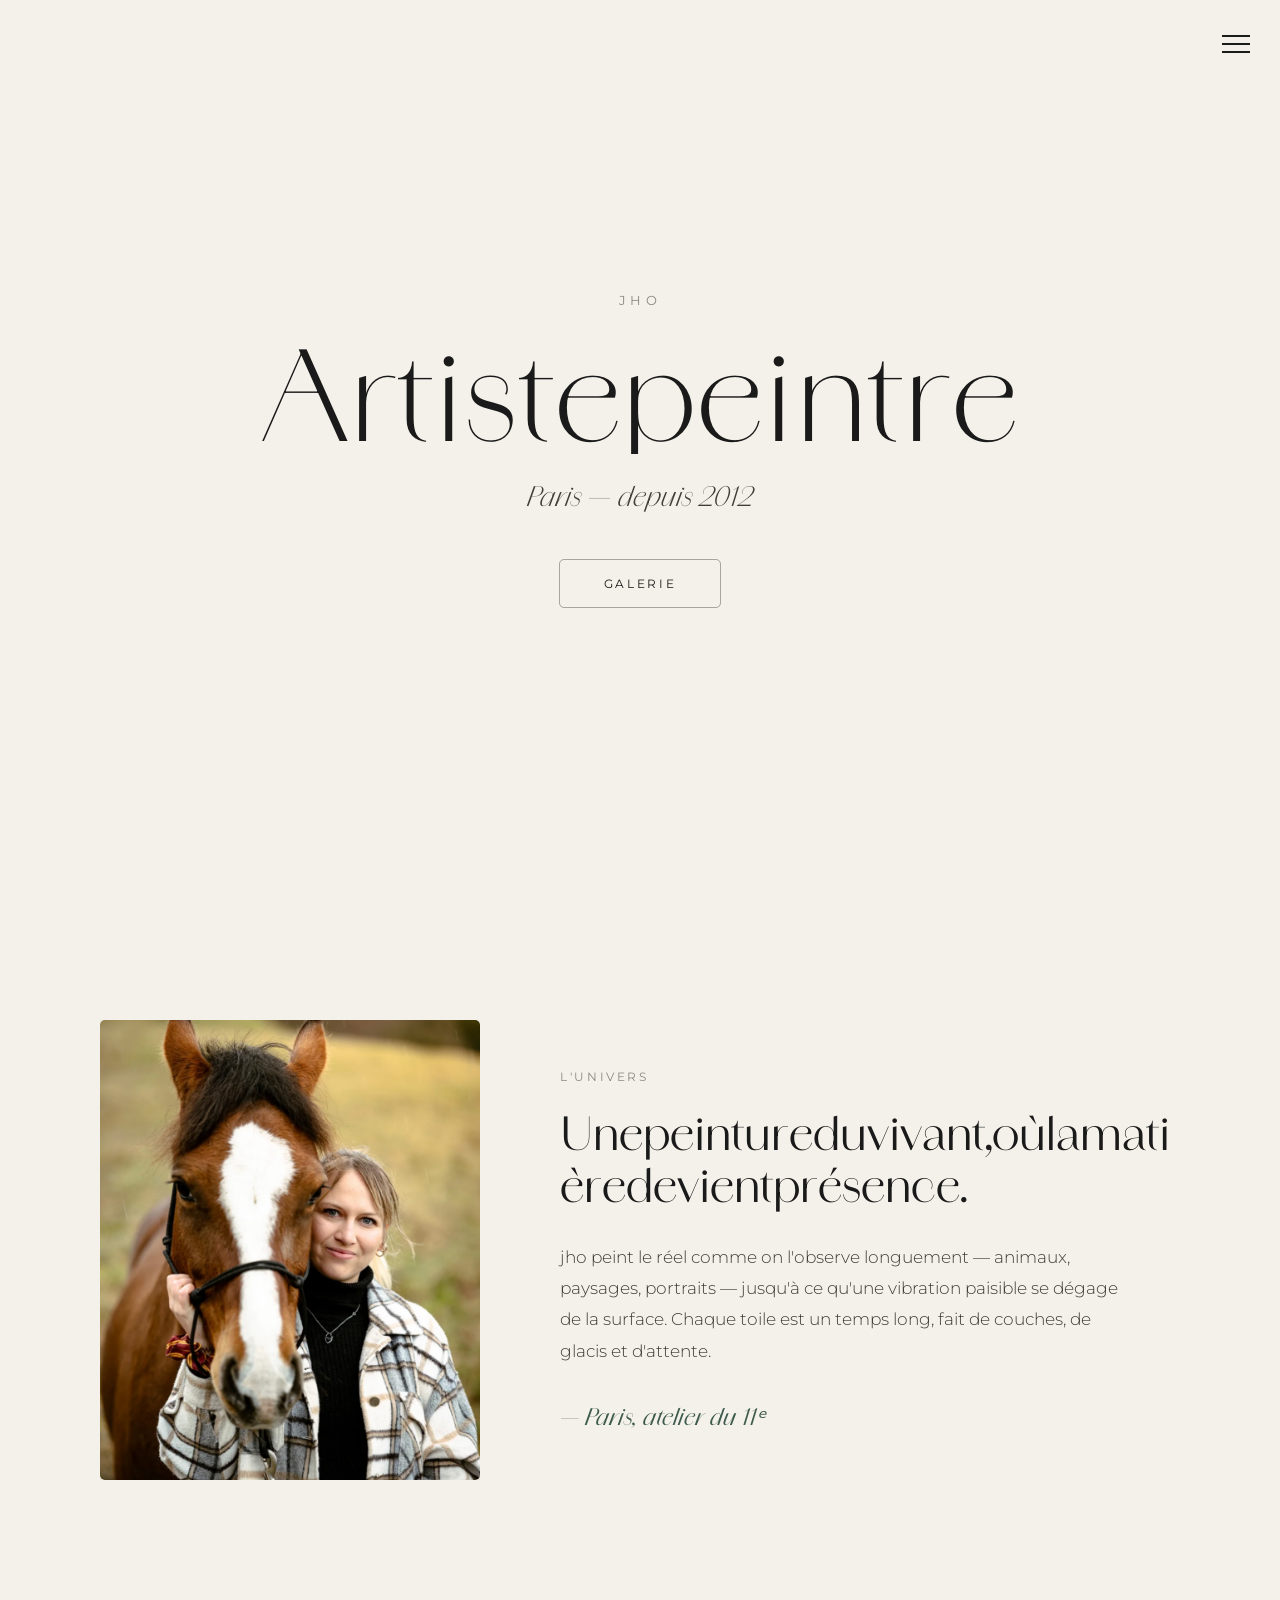
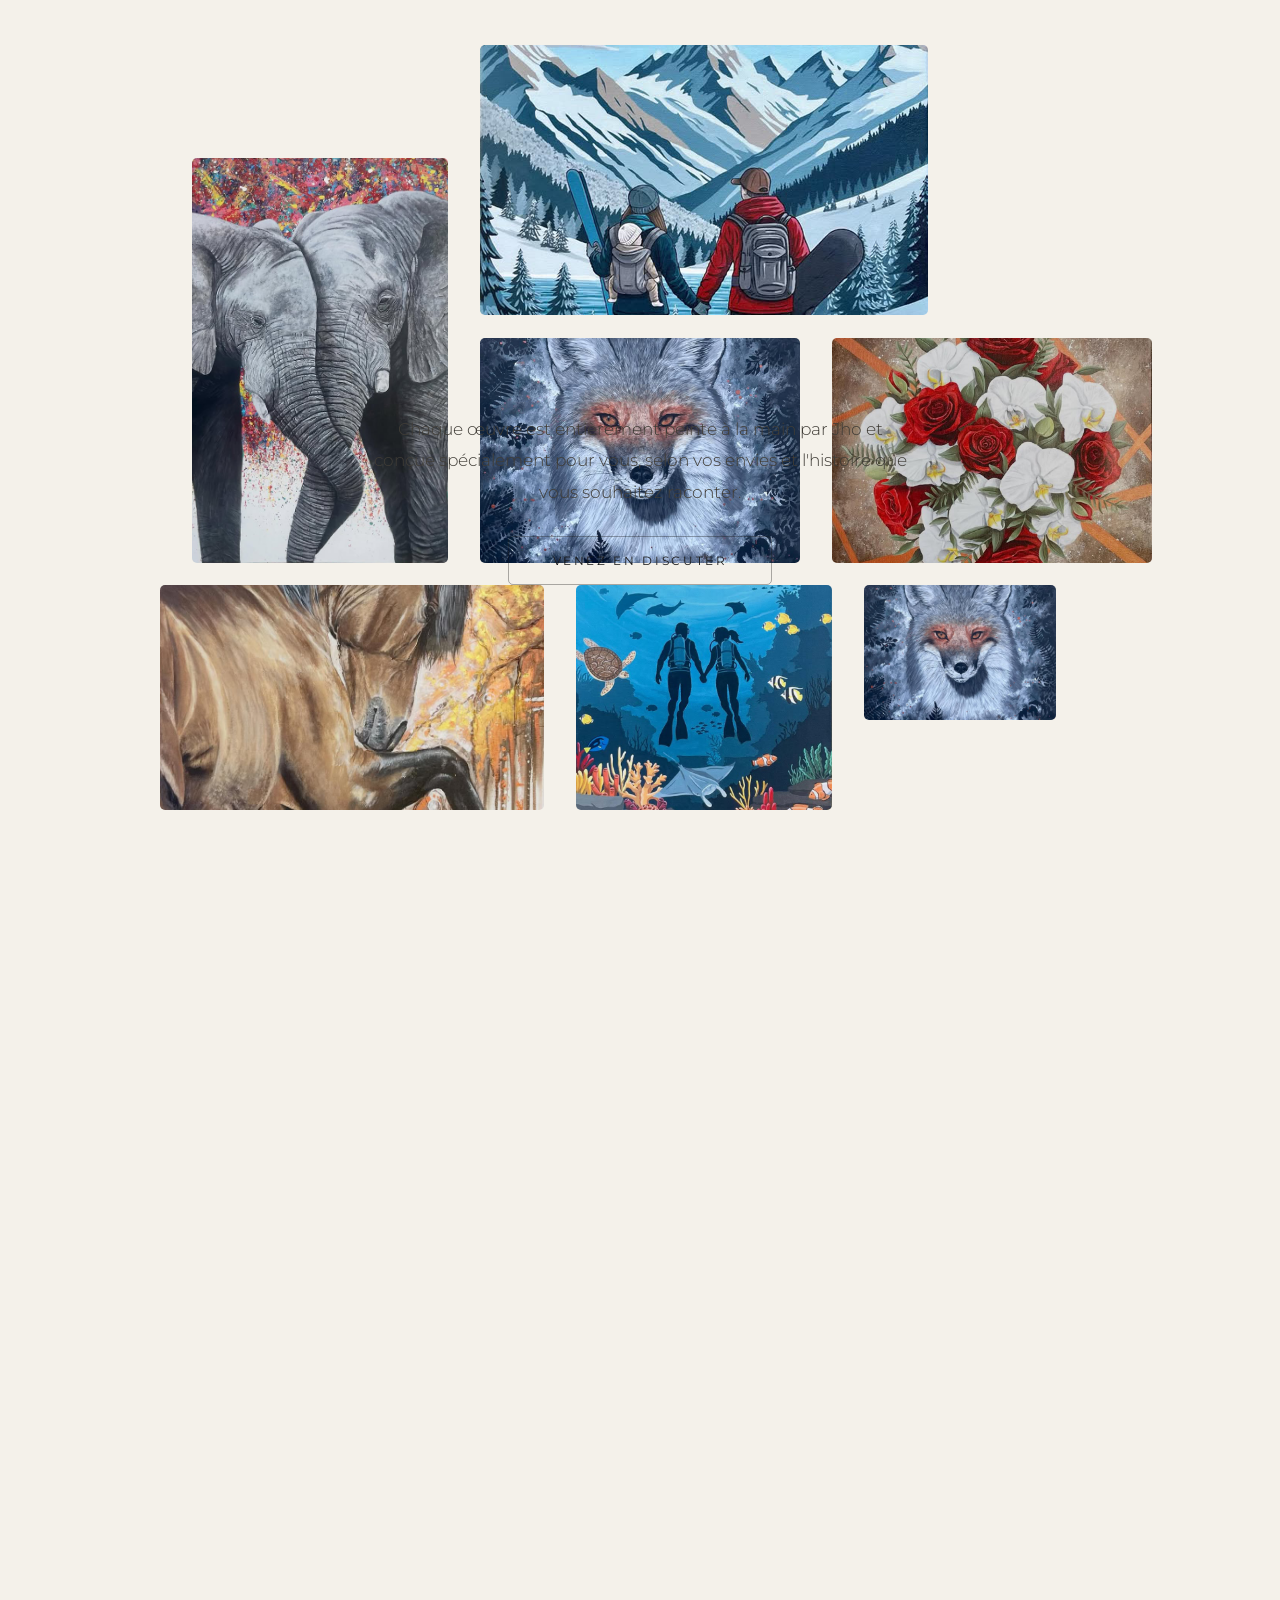
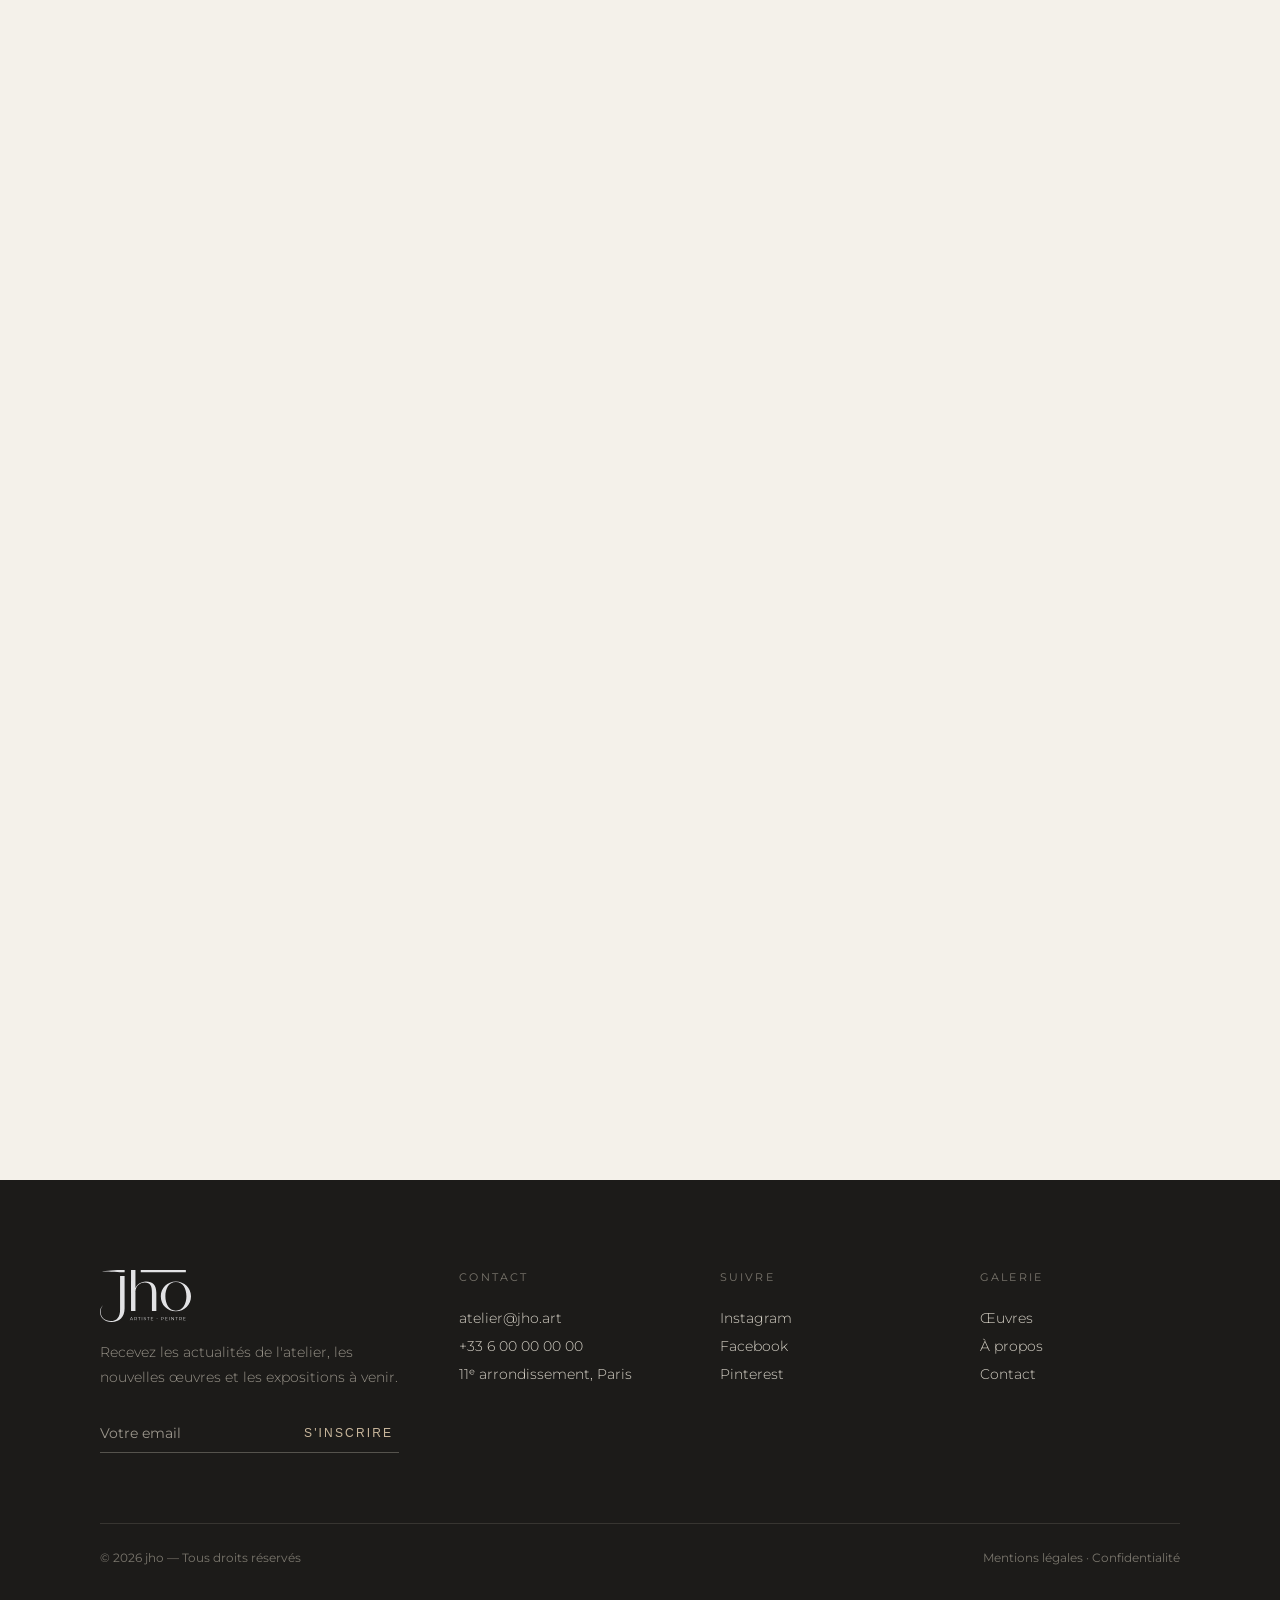
==== commit 9e6b7819: "Préchargeur : compteur %, animations synchronisées à la fin du chargement" ====
--- a/index.html
+++ b/index.html
@@ -9,12 +9,16 @@
 <link rel="preconnect" href="https://fonts.gstatic.com" crossorigin>
 <link href="https://fonts.googleapis.com/css2?family=Cormorant+Garamond:ital,wght@0,300;0,400;0,500;0,600;1,300;1,400&family=Montserrat:wght@300;400;500;600&display=swap" rel="stylesheet">
 <link rel="stylesheet" href="assets/css/style.css">
+<script src="assets/js/preloader.js" defer></script>
+<script src="assets/js/smooth-scroll.js" defer></script>
 <script src="assets/js/components.js" defer></script>
 <script src="assets/js/works.js" defer></script>
 <script src="assets/js/ink-reveal.js" defer></script>
 <script src="assets/js/zoom-parallax.js" defer></script>
+<script src="assets/js/home-anim.js" defer></script>
 </head>
 <body>
+<div id="preloader" aria-hidden="true"><span class="preloader-num">0</span><span class="preloader-pct">%</span></div>
 
 <jho-header active="accueil"></jho-header>
 
--- a/assets/css/style.css
+++ b/assets/css/style.css
@@ -1153,7 +1153,7 @@
   color: var(--ink);
   transition: background .2s ease, border-color .2s ease;
 }
-.carousel-arrow:hover { background: var(--cream); border-color: var(--ink); }
+.carousel-arrow:hover { background: var(--green); border-color: var(--green); color: var(--bg); }
 .carousel-arrow[hidden] { display: none; }
 
 /* Points de navigation — en dehors de l'image */
@@ -1260,6 +1260,38 @@
   background: var(--green);
   border-color: var(--green);
   color: var(--bg);
+}
+.learn-more {
+  margin-top: 20px;
+  border-top: 1px solid var(--line);
+  padding-top: 16px;
+}
+.learn-more summary {
+  list-style: none;
+  cursor: pointer;
+  font-size: 11px;
+  letter-spacing: .18em;
+  text-transform: uppercase;
+  color: var(--muted);
+  display: inline-flex;
+  align-items: center;
+  gap: 6px;
+  transition: color .25s ease;
+}
+.learn-more summary::-webkit-details-marker { display: none; }
+.learn-more summary::after {
+  content: '+';
+  font-size: 14px;
+  line-height: 1;
+  transition: transform .25s ease;
+}
+.learn-more[open] summary::after { transform: rotate(45deg); }
+.learn-more summary:hover { color: var(--ink); }
+.learn-more p {
+  margin-top: 12px;
+  font-size: 14px;
+  line-height: 1.7;
+  color: var(--muted);
 }
 .btn-outline {
   display: block;
@@ -1562,3 +1594,67 @@
   }
   .contact-form { padding: 32px 24px; }
 }
+
+/* ── Préchargeur ─────────────────────────────────────────────────── */
+#preloader {
+  position: fixed;
+  inset: 0;
+  z-index: 9999;
+  background: var(--bg, #f4f1ea);
+  display: flex;
+  align-items: center;
+  justify-content: center;
+  gap: 6px;
+  transition: transform .9s cubic-bezier(.76, 0, .24, 1);
+}
+#preloader.hide { transform: translateY(-100%); }
+.preloader-num {
+  font-family: var(--serif, 'Cormorant Garamond', serif);
+  font-size: clamp(80px, 14vw, 130px);
+  font-weight: 300;
+  color: var(--ink, #1a1a1a);
+  letter-spacing: -.02em;
+  line-height: 1;
+}
+.preloader-pct {
+  font-family: var(--sans, 'Montserrat', sans-serif);
+  font-size: clamp(16px, 2.5vw, 24px);
+  font-weight: 300;
+  color: var(--muted, #888);
+  align-self: flex-end;
+  padding-bottom: .18em;
+}
+
+/* ── Animations d'apparition — Home ──────────────────────────────── */
+@keyframes jho-fade-up {
+  from { opacity: 0; transform: translateY(28px); }
+  to   { opacity: 1; transform: translateY(0); }
+}
+@keyframes jho-char-up {
+  from { transform: translateY(110%); opacity: 0; }
+  to   { transform: translateY(0);    opacity: 1; }
+}
+
+/* Fondu + montée */
+.fade-up-el {
+  opacity: 0;
+  transform: translateY(28px);
+  animation: jho-fade-up 1s cubic-bezier(.22, 1, .36, 1) both;
+  animation-play-state: paused;
+}
+.fade-up-el.revealed { animation-play-state: running; }
+
+/* Révélation lettre par lettre (titres) */
+.anim-char-wrap {
+  display: inline-block;
+  overflow: hidden;
+  vertical-align: bottom;
+}
+.anim-char {
+  display: inline-block;
+  transform: translateY(110%);
+  opacity: 0;
+  animation: jho-char-up .6s cubic-bezier(.22, 1, .36, 1) both;
+  animation-play-state: paused;
+}
+.char-anim-text.revealed .anim-char { animation-play-state: running; }
